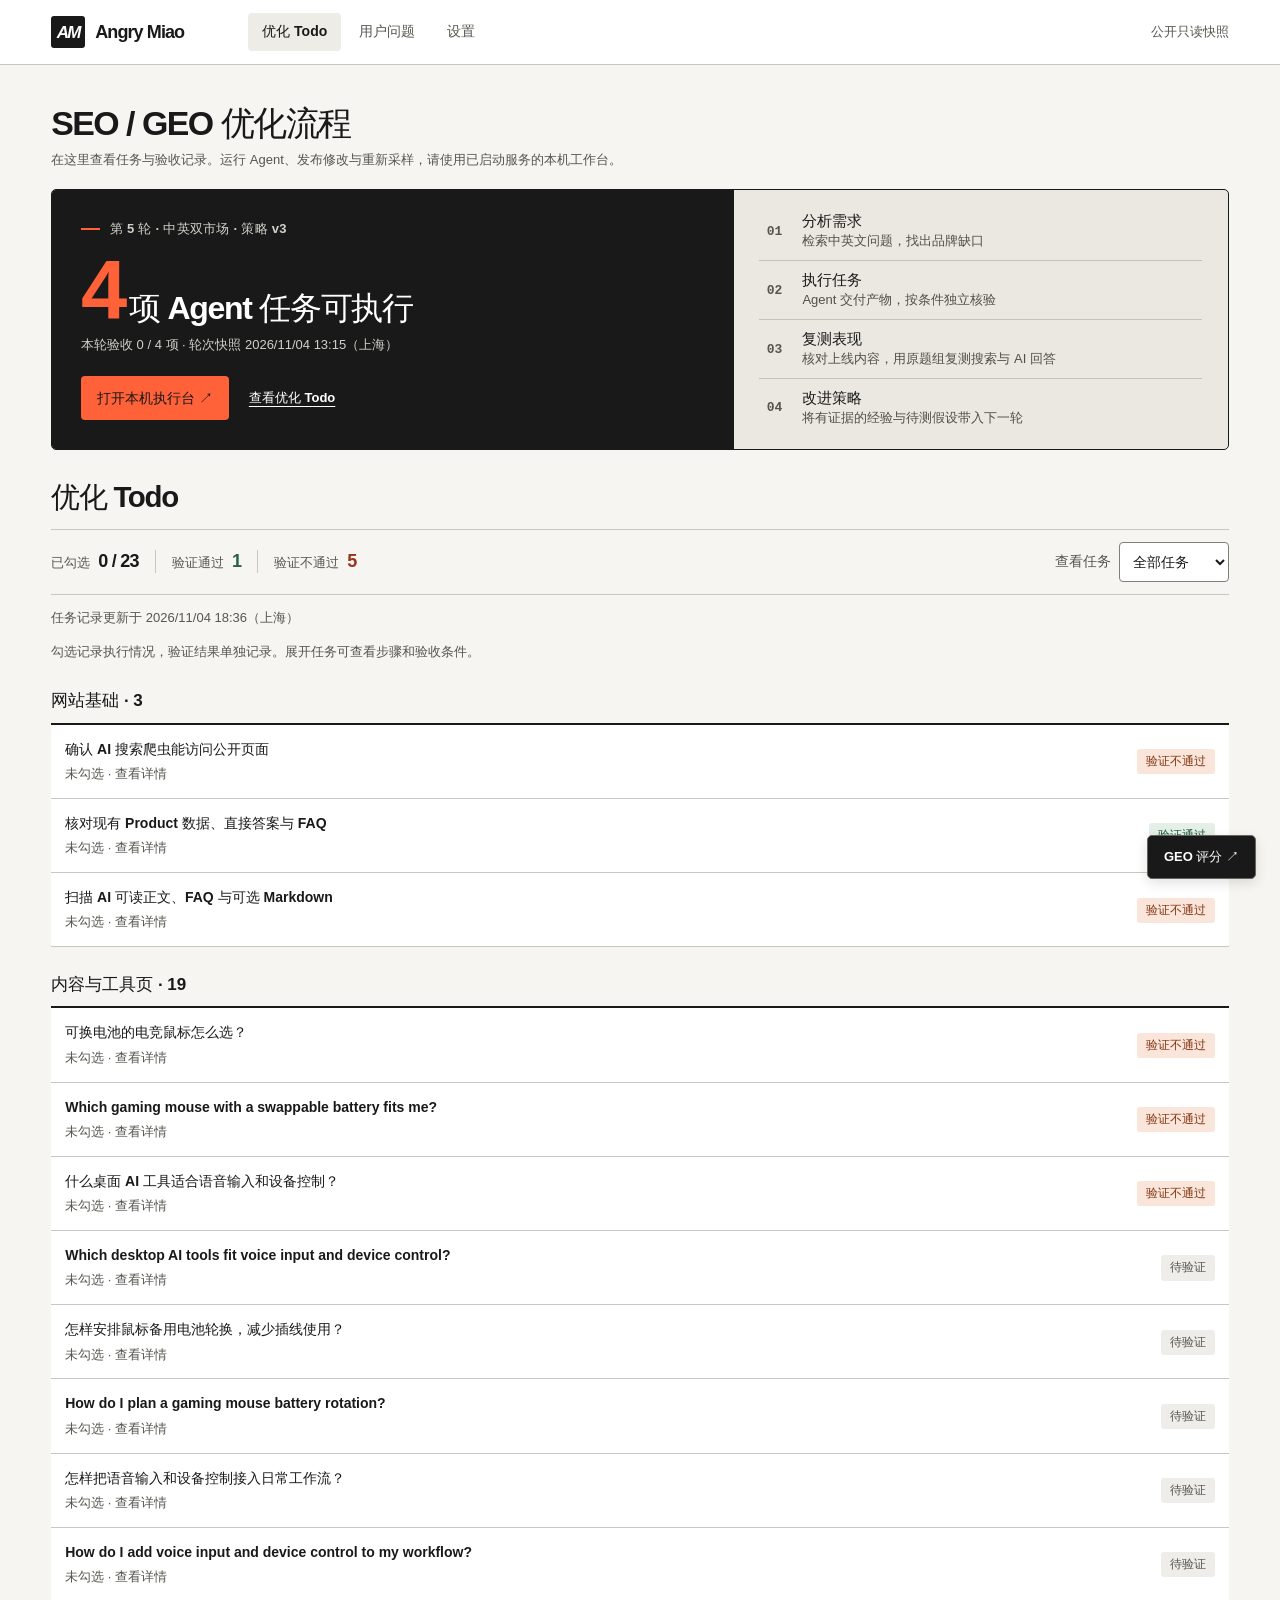
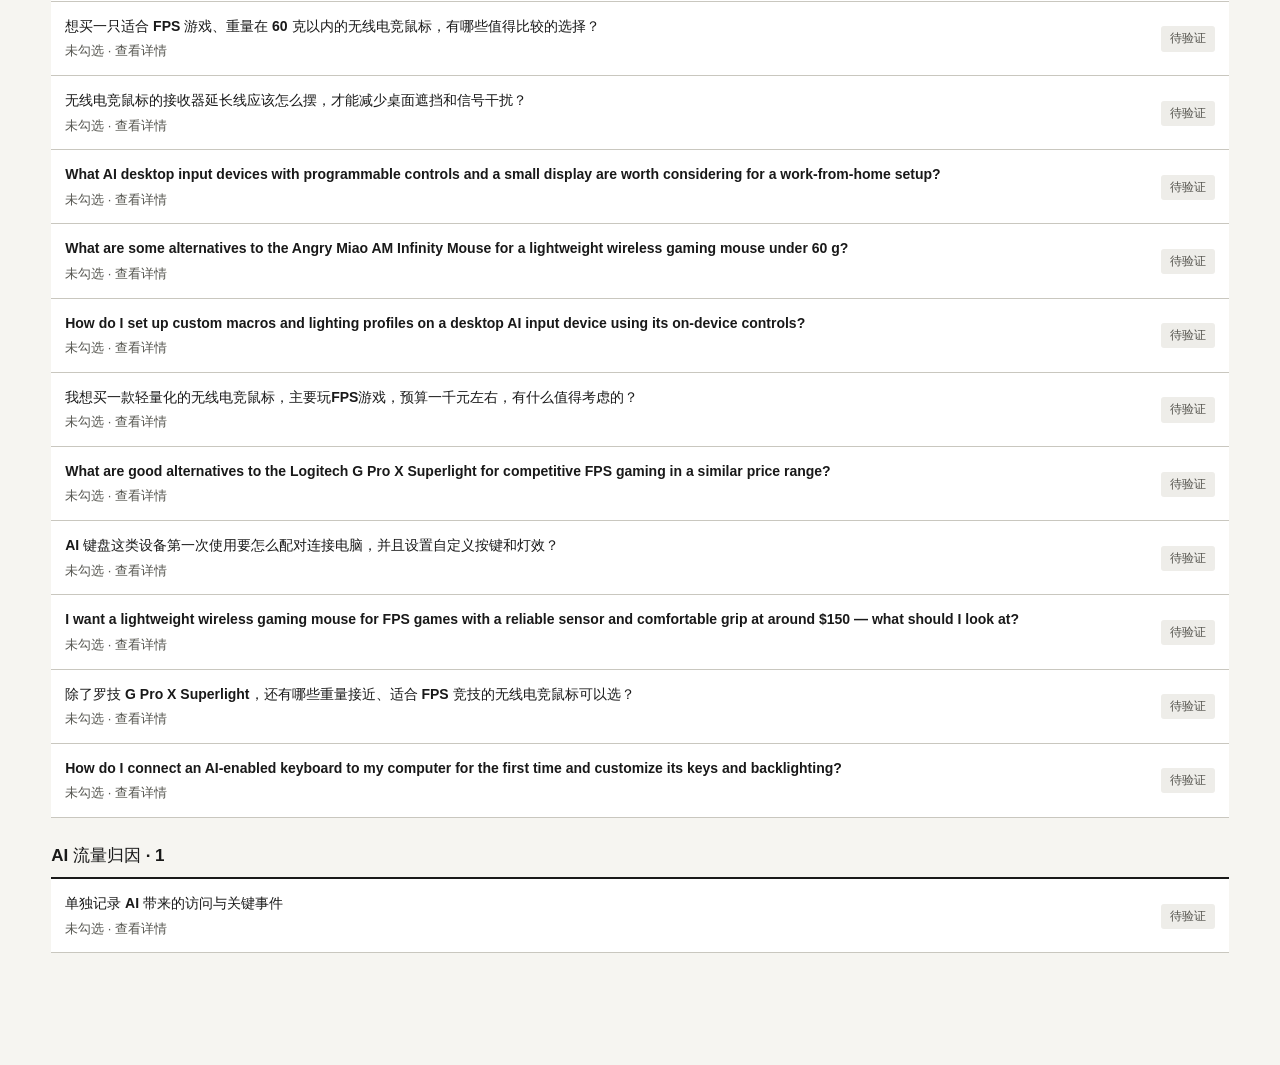
==== index.html @ 79f18b26 "Publish AM SEO/GEO workbench from 888cfc1" ====
<!doctype html>
<html lang="zh-CN">
<head>
  <meta charset="utf-8">
  <meta name="viewport" content="width=device-width, initial-scale=1">
  <meta name="color-scheme" content="light">
  <meta name="description" content="Angry Miao SEO/GEO 公开工作台：查看优化任务、中文与英文用户问题、历史 AI 品牌命中评分。">
  <title>AM SEO / GEO 公开工作台 · Angry Miao</title>
  <link rel="stylesheet" href="./styles.css">
  <link rel="stylesheet" href="./pages.css">
  <script src="./pages.js" defer></script>
</head>
<body>
  <a class="skip-workspace" href="#workspace-main">跳到工作区</a>
  <header class="workspace-header">
    <div class="workspace-nav">
      <a class="workspace-brand" href="#todo" aria-label="Angry Miao 工作台首页"><span class="workspace-monogram" aria-hidden="true">AM</span><span>Angry Miao</span></a>
      <nav aria-label="主导航">
        <a class="nav-link active" href="#todo" aria-current="page">优化 Todo</a>
        <a class="nav-link" href="#questions">用户问题</a>
        <a class="nav-link" href="#settings">设置</a>
      </nav>
      <span class="workspace-connection snapshot-label">公开只读快照</span>
    </div>
  </header>
  <div class="main-shell"><main id="workspace-main" tabindex="-1">
    <noscript><p class="notice">请启用 JavaScript 查看任务快照，或<a href="https://github.com/khonsou/AMGEO">打开项目仓库</a>。</p></noscript>
    <div id="load-error" class="notice error" role="alert" hidden>
      <strong>公开快照暂时无法读取。</strong> <button type="button" id="reload-data" class="button secondary">重新加载</button>
    </div>
    <section id="todo" data-view="todo" aria-labelledby="guide-heading">
      <section class="cycle-guide" aria-labelledby="guide-heading">
        <header class="guide-heading"><h1 id="guide-heading">SEO / GEO 优化流程</h1></header>
        <p class="guide-start">在这里查看任务与验收记录。运行 Agent、发布修改与重新采样，请使用已启动服务的本机工作台。</p>
        <div class="guide-workspace">
          <div class="guide-current">
            <div role="status">
              <p id="guide-round" class="guide-meta">中英双市场 · 任务快照</p>
              <h2 id="guide-status">正在读取任务…</h2>
              <p id="guide-progress" class="guide-progress"></p>
            </div>
            <div class="guide-actions">
              <a href="http://127.0.0.1:8787/#todo" class="button primary" rel="noreferrer">打开本机执行台 ↗</a>
              <button type="button" id="review-tasks" class="public-secondary" disabled>查看优化 Todo</button>
            </div>
          </div>
          <ol id="guide-steps" aria-label="每轮工作流程">
            <li><strong>分析需求</strong><span>检索中英文问题，找出品牌缺口</span></li>
            <li><strong>执行任务</strong><span>Agent 交付产物，按条件独立核验</span></li>
            <li><strong>复测表现</strong><span>核对上线内容，用原题组复测搜索与 AI 回答</span></li>
            <li><strong>改进策略</strong><span>将有证据的经验与待测假设带入下一轮</span></li>
          </ol>
        </div>
      </section>
      <section id="task-board" aria-labelledby="tasks-heading">
        <h2 id="tasks-heading" class="todo-heading">优化 Todo</h2>
        <div class="todo-controls">
          <div id="task-counts" class="todo-progress" aria-label="任务统计"></div>
          <label class="public-filter">查看任务
            <select id="task-filter"><option value="all">全部任务</option><option value="failed">验证不通过</option><option value="passed">验证通过</option><option value="not_checked">待验证</option><option value="done">已勾选</option><option value="pending">未勾选</option></select>
          </label>
        </div>
        <p id="todo-record-date" class="snapshot-meta"></p>
        <p class="todo-explanation">勾选记录执行情况，验证结果单独记录。展开任务可查看步骤和验收条件。</p>
        <div id="task-list"></div>
      </section>
    </section>
    <section id="questions" data-view="questions" aria-labelledby="questions-heading" hidden>
      <div class="page-heading"><div><h1 id="questions-heading">用户问题</h1><p class="lede">按产品选购、替代方案、操作和具体事实整理的中英文种子问题。</p></div></div>
      <div class="public-toolbar">
        <label class="public-filter">语言<select id="question-locale"><option value="all">中英全部</option><option value="zh-CN">中文</option><option value="en-US">English</option></select></label>
        <label class="public-filter">问题类型<select id="question-intent"><option value="all">全部类型</option></select></label>
      </div>
      <p id="question-count" class="snapshot-meta" role="status"></p>
      <ul id="question-list" class="public-questions"></ul>
    </section>
    <section id="settings" data-view="settings" aria-labelledby="settings-heading" hidden>
      <div class="page-heading"><div><h1 id="settings-heading">设置与来源</h1></div></div>
      <details class="settings-section" open><summary>工作台与数据</summary>
        <div class="public-settings-body"><p>公开工作台展示仓库发布的任务、种子问题与历史 API 测试摘要。更新来自项目发布。</p>
          <p><a href="https://github.com/khonsou/AMGEO">项目源码与使用说明 ↗</a></p>
        </div>
      </details>
      <details class="settings-section"><summary>启动执行与采样</summary>
        <div class="public-settings-body"><p>先在自己的设备启动 AM SEO 服务，再打开本机工作台，运行 Agent、设置 API 连接或提交验收记录。</p>
          <p><a href="http://127.0.0.1:8787/#todo" rel="noreferrer">打开本机执行台 ↗</a></p>
        </div>
      </details>
    </section>
  </main></div>
  <aside id="geo-score-widget" class="geo-score-widget" aria-label="GEO 评分浮窗">
    <button id="score-float-toggle" class="score-float-toggle" type="button" aria-expanded="false" aria-controls="score-float-panel">GEO 评分 ↗</button>
    <section id="score-float-panel" class="score-float-panel" aria-labelledby="score-title" hidden>
      <div class="float-heading"><h2 id="score-title">GEO 评分</h2><button id="score-float-close" type="button" class="icon-button" aria-label="收起评分">×</button></div>
      <p id="score-source-summary" class="snapshot-meta"></p>
      <div id="score-groups" class="focus-score-grid"></div>
      <p class="focus-scope">未联网 API 的品牌或产品命中率。分母是已完成题数，空回答计入；错误和未运行题单列。</p>
    </section>
  </aside>
</body>
</html>
---- styles.css ----
:root{--bg:#f6f6f3;--paper:#fff;--ink:#20221e;--muted:#767b72;--line:#e3e6de;--accent:#daff65;--orange:#e88443;--green:#527a33;--sidebar:218px;font-family:Inter,-apple-system,BlinkMacSystemFont,"Segoe UI","PingFang SC","Microsoft YaHei",sans-serif;color:var(--ink);background:var(--bg);font-synthesis:none}*{box-sizing:border-box}html{scroll-behavior:smooth;scroll-padding-top:85px}body{margin:0;font-size:14px;line-height:1.6}button,input,select,textarea{font:inherit}button,a,input,select,textarea{outline-offset:4px}a{color:inherit;text-decoration:none}button{cursor:pointer}button:disabled{cursor:wait;opacity:.6}h1,h2,h3,p{margin:0}h1{font-size:30px;letter-spacing:-1px;line-height:1.45;font-weight:650}h2{font-size:20px;letter-spacing:-.4px;font-weight:650}h3{font-size:15px;font-weight:650}small{font-size:12px}.sidebar{position:fixed;inset:0 auto 0 0;width:var(--sidebar);padding:30px 22px;background:#eeefea;border-right:1px solid var(--line);display:flex;flex-direction:column;z-index:20}.brand{display:flex;gap:11px;align-items:center;font-size:18px;font-weight:750;line-height:1.2}.brand small{display:block;font-size:8px;font-weight:600;letter-spacing:2.3px;color:var(--muted);margin-top:7px}.brand-mark{width:43px;height:43px;background:#23261f;color:var(--accent);font-size:14px;letter-spacing:-1px;display:flex;align-items:center;justify-content:center;position:relative;border-radius:9px}.brand-mark span{font-size:10px;position:absolute;right:5px;top:3px}.workspace-label{color:#95998f;text-transform:uppercase;font-size:10px;letter-spacing:1.5px;margin:48px 12px 16px}.nav-link{display:flex;gap:13px;align-items:center;padding:12px;border-radius:7px;color:#777d70;font-size:13px;margin:4px 0}.nav-link span{font-size:17px;width:19px;text-align:center;font-family:Arial,sans-serif}.nav-link:hover{background:#e5e8df;color:var(--ink)}.nav-link.active{background:#fff;color:var(--ink);font-weight:600;box-shadow:0 1px 3px #20221e06}.sidebar-bottom{margin-top:auto;padding:20px 12px 0;color:#646c59;font-size:11px}.sidebar-bottom small{display:block;color:#93998c;font-size:10px;line-height:1.8;margin-top:13px}.local-dot,.ready-dot,.waiting-dot{display:inline-block;width:6px;height:6px;border-radius:50%;background:#7b9657}.local-dot{margin-right:7px}.main-shell{margin-left:var(--sidebar)}.topbar{height:70px;border-bottom:1px solid var(--line);display:flex;align-items:center;justify-content:space-between;padding:0 40px;background:#f6f6f3eF;position:sticky;top:0;z-index:10;backdrop-filter:blur(12px);font-size:12px}.breadcrumb,.slash{color:#9a9e94}.slash{margin:0 14px}.topbar strong{font-weight:500}.topbar-right{display:flex;gap:15px;align-items:center}.icon-button{background:transparent;border:1px solid var(--line);border-radius:7px;width:30px;height:30px;font-size:20px;display:flex;align-items:center;justify-content:center;color:#737b68}.icon-button:hover{background:#e8ece1}.pill{font-size:10px;display:inline-flex;align-items:center;border-radius:30px;padding:3px 9px;white-space:nowrap;border:1px solid transparent;line-height:1.6}.pill.good{background:#eef6e5;color:#557038}.pill.pending{background:#f6efe2;color:#9e7741}.pill.bad{background:#fbece8;color:#a65f4d}.pill.muted{background:#f1f3ee;color:#848b7c;border-color:#e2e6da}main{max-width:1470px;margin:auto;padding:34px 40px 0}.page-heading{display:flex;justify-content:space-between;gap:30px;align-items:center;margin-bottom:28px}.eyebrow,.small-label{display:block;font-size:10px;letter-spacing:1.7px;color:#92988a;margin-bottom:10px}.lede{color:#8a9082;font-size:12px;margin-top:13px;max-width:680px;line-height:1.9}.market-label{font-size:11px;letter-spacing:1px;border:1px solid #d7ddd0;border-radius:4px;color:#8d967f;padding:6px 10px;white-space:nowrap}.action-panel{background:#25291f;border-radius:11px;display:flex;justify-content:space-between;align-items:center;padding:25px 28px;color:#fff;gap:20px}.action-panel .small-label{color:#8c977e;font-size:9px;letter-spacing:1.7px;margin-bottom:5px}.action-panel h2{font-size:19px;font-weight:500}.action-panel p{font-size:11px;color:#a2aa98;margin-top:6px}.action-buttons{display:flex;gap:9px;flex-shrink:0}.button{display:inline-flex;align-items:center;justify-content:center;gap:20px;min-height:39px;padding:9px 15px;border:1px solid transparent;border-radius:6px;font-size:12px;font-weight:600;line-height:1.5;transition:background .15s}.button.primary{background:var(--accent);color:#2f3a1c}.button.primary:hover{background:#cbf050}.button.secondary{background:#fff;border-color:#dce1d3;color:#606b53}.action-panel .button.secondary{background:transparent;border-color:#545c49;color:#dce3d2}.button.secondary:hover{background:#f2f5eb}.action-panel .button.secondary:hover{background:#3a4130}.summary-grid{display:grid;grid-template-columns:repeat(4,1fr);gap:14px;margin:18px 0}.summary-card{border:1px solid var(--line);background:var(--paper);border-radius:9px;padding:17px 20px;min-height:112px;position:relative}.summary-label{color:#8b9281;font-size:11px}.summary-value{font-size:29px;line-height:1.3;font-weight:550;letter-spacing:-1px;margin-top:7px}.summary-value span{font-size:12px;color:#a1a797;margin-left:4px;letter-spacing:0}.summary-note{font-size:10px;color:#a3a997;margin-top:3px}.summary-symbol{position:absolute;top:17px;right:18px;color:#a9b19e;font-size:15px}.overview-grid{display:grid;grid-template-columns:1.2fr 1fr;gap:16px}.panel{padding:23px;background:var(--paper);border:1px solid var(--line);border-radius:10px;min-width:0}.section-heading{display:flex;justify-content:space-between;align-items:center;gap:20px;margin-bottom:19px}.section-heading .small-label{font-size:9px;margin-bottom:4px}.panel h2{font-size:16px}.section-heading p{font-size:11px;color:#939a89;margin-top:6px}.validation-summary{font-size:12px;color:#747e66;line-height:1.9;min-height:74px}.validation-main{font-size:22px;font-weight:550;color:#39452a;margin-bottom:3px}.validation-main span{font-size:11px;font-weight:400;color:#a1a994;margin-left:7px}.panel-footnote{border-top:1px solid #f0f2ec;padding-top:13px;margin-top:13px;color:#a0a691;font-size:10px;line-height:1.8}.small-arrow{font-size:22px;color:#aab39b}.readiness-list{list-style:none;padding:0;margin:0}.readiness-list li{display:flex;align-items:center;gap:12px;padding:13px 0;border-bottom:1px solid #f0f2eb}.readiness-list li:last-child{border-bottom:0;padding-bottom:0}.readiness-list strong{display:block;font-size:11px;font-weight:500;color:#646f57}.readiness-list small{font-size:10px;color:#a5ad99;display:block;margin-top:2px}.waiting-dot{background:#d2ba8e}.tiny-label{margin-left:auto;font-size:9px;color:#7d9663}.content-section{padding-top:39px}.content-section>.section-heading>.eyebrow{font-size:9px}.filter-control select{margin:0;background:#fff;font-size:11px;min-width:110px;color:#818b74;padding:7px 10px}.task-list{display:grid;grid-template-columns:1fr 1fr;gap:10px}.task-card{background:#fff;border:1px solid var(--line);border-radius:8px;padding:17px 19px;display:flex;gap:15px}.task-id{font-size:10px;flex-shrink:0;align-self:flex-start;border:1px solid #e8ebdf;border-radius:5px;padding:4px 5px;color:#8f9b80;font-family:ui-monospace,monospace;line-height:1.3}.task-body{min-width:0;flex:1}.task-title{display:flex;align-items:flex-start;justify-content:space-between;gap:10px}.task-title h3{font-size:12px;font-weight:550;line-height:1.7}.task-meta{font-size:10px;color:#a4ac97;margin-top:5px}.task-detail{font-size:10px;color:#a0a98f;margin-top:7px;line-height:1.7}.task-feedback{display:inline-flex;margin-top:9px;font-size:10px;gap:3px;color:#72865c;background:none;border:0;padding:0}.task-feedback:hover{text-decoration:underline}.artifact-grid{display:grid;grid-template-columns:repeat(3,1fr);gap:12px}.artifact-card{display:flex;align-items:center;gap:13px;text-align:left;padding:18px;background:#fff;border:1px solid var(--line);border-radius:8px;color:var(--ink)}.artifact-card:hover{border-color:#acbb92;box-shadow:0 3px 8px #37422306}.artifact-icon{background:#f3f5ed;border-radius:7px;display:flex;align-items:center;justify-content:center;width:33px;height:37px;color:#98a783;font-size:16px;flex-shrink:0}.artifact-text{flex:1;min-width:0}.artifact-text strong{display:block;font-size:11px;font-weight:550}.artifact-text small{display:block;font-size:9px;color:#a4ad98;margin-top:3px}.artifact-arrow{color:#a5b196;font-size:15px}.subtle{font-size:11px;color:#9da790}.collaboration-grid{display:grid;grid-template-columns:1.05fr 1fr;gap:16px}.collaboration-right{display:grid;gap:16px;align-content:start}.form-title{display:flex;align-items:center;justify-content:space-between;gap:15px;margin-bottom:19px}form h3{margin-bottom:17px}.form-title h3{margin:0}form label{display:block;font-size:11px;color:#7c886c;margin:15px 0 7px}textarea,input,select{border:1px solid #e0e5d7;background:#fcfdf9;border-radius:5px;color:#49553b;padding:10px;width:100%}textarea{resize:vertical;line-height:1.8;font-size:11px}textarea::placeholder{color:#adb69e}select{font-size:11px}fieldset{border:0;margin:18px 0 20px;padding:0}legend{font-size:11px;color:#7c886c;margin-bottom:9px}.channel-options{display:flex;gap:7px;flex-wrap:wrap}.channel-options label{font-size:10px;display:flex;gap:5px;align-items:center;margin:0;padding:6px 8px;border:1px solid #e5eada;border-radius:5px;cursor:pointer}.channel-options input{width:auto;margin:0;accent-color:#7e9a50}.form-note{font-size:10px;color:#a1ab92;line-height:1.8;margin-top:12px}.form-result{font-size:11px;color:#628640;margin-top:10px;line-height:1.8}.form-result.error{color:#ad6b50}.request-panel{padding-top:19px;padding-bottom:19px}.recent-requests{font-size:11px;color:#9ba58d}.request-item{border-top:1px solid #eff2e8;padding:12px 0}.request-item:first-child{border-top:0;padding-top:0}.request-item:last-child{padding-bottom:0}.request-item p{color:#728160;font-size:11px;line-height:1.7;margin-bottom:7px;white-space:pre-wrap;overflow-wrap:anywhere}.request-item small{font-size:9px;color:#a9b29c}.request-meta{display:flex;gap:10px;align-items:center}.connection-grid{display:grid;grid-template-columns:1fr 1fr;gap:16px}.capability-list{margin-top:15px}.capability-row{display:flex;justify-content:space-between;align-items:center;font-size:11px;border-bottom:1px solid #f0f3e9;gap:10px;padding:10px 0;color:#818f70}.capability-row:last-child{border:0}.upstream-row{display:flex;align-items:center;gap:10px;border-bottom:1px solid #f0f3e9;padding:8px 0;font-size:11px}.upstream-row:last-child{border:0}.upstream-row a{font-weight:500;color:#7d8b6c}.upstream-row a:hover{text-decoration:underline}.upstream-row code{font-size:9px;color:#aab599;margin-left:auto}.license{font-size:8px;color:#9ead88;border:1px solid #e7eddf;border-radius:3px;padding:0 4px}.text-button{border:0;background:none;font-size:10px;color:#829769;padding:0;white-space:nowrap}.text-button:hover{text-decoration:underline}footer{border-top:1px solid var(--line);margin-top:37px;padding:20px 0;display:flex;justify-content:space-between;font-size:9px;color:#a2ac92;gap:20px}.footer-dot{padding:0 7px}.notice{padding:13px 18px;margin-bottom:20px;border-radius:7px;font-size:12px}.notice.error{background:#fcf0ea;border:1px solid #edd7ca;color:#a47157}.job-output{margin-top:16px;border-top:1px solid #e8eedf;padding-top:12px}.job-output-heading{font-size:10px;color:#90a077;margin-bottom:8px}.job-output pre{font-size:10px;background:#f6f8f0;color:#75865e;padding:12px;border-radius:5px;max-height:165px;overflow:auto;white-space:pre-wrap;overflow-wrap:anywhere;margin:0}.toast{position:fixed;bottom:24px;left:calc(50% + 109px);transform:translateX(-50%);max-width:min(520px,90vw);background:#2b3521;color:#e4edd6;box-shadow:0 6px 25px #20221e20;padding:12px 20px;border-radius:7px;font-size:12px;z-index:50}dialog{border:1px solid #dce4d0;border-radius:12px;max-width:960px;width:calc(100% - 70px);max-height:88vh;padding:0;box-shadow:0 20px 100px #17200b30;color:var(--ink);background:#fff}dialog::backdrop{background:#20281960;backdrop-filter:blur(3px)}.dialog-header{display:flex;align-items:center;justify-content:space-between;gap:20px;padding:22px 25px;border-bottom:1px solid #e7eddd;position:sticky;top:0;background:#fff}.dialog-header h2{font-size:17px}.dialog-header .small-label{font-size:9px;margin-bottom:4px}#artifact-content{padding:25px;margin:0;color:#606f4e;line-height:1.9;font-size:12px;white-space:pre-wrap;overflow-wrap:anywhere;max-height:65vh;overflow:auto}.empty{font-size:11px;color:#9da98c;padding:16px 0}.sr-only{position:absolute;width:1px;height:1px;overflow:hidden;clip:rect(0,0,0,0);white-space:nowrap}[hidden]{display:none!important}@media(min-width:1500px){main{padding-left:55px;padding-right:55px}}@media(max-width:1120px){:root{--sidebar:190px}.sidebar{padding:26px 17px}.topbar{padding:0 26px}main{padding:28px 26px 0}h1{font-size:25px}.action-panel{padding:23px;align-items:flex-start}.action-buttons{flex-direction:column}.overview-grid{grid-template-columns:1fr}.summary-card{padding:15px}.summary-value{font-size:26px}.task-list{grid-template-columns:1fr}.artifact-grid{grid-template-columns:repeat(2,1fr)}.toast{left:calc(50% + 95px)}}@media(max-width:780px){:root{--sidebar:0px}.sidebar{position:relative;width:100%;height:auto;padding:18px 20px;border:0;border-bottom:1px solid var(--line);display:block}.brand{font-size:17px}.brand-mark{width:36px;height:36px}.brand small{font-size:7px;margin-top:5px}.workspace-label,.sidebar-bottom{display:none}.sidebar nav{display:flex;gap:5px;overflow:auto;margin-top:16px}.nav-link{font-size:11px;white-space:nowrap;padding:7px 10px;margin:0}.nav-link span{font-size:12px;width:auto}.main-shell{margin:0}.topbar{height:50px;padding:0 20px;font-size:10px}.topbar .pill{font-size:9px}.topbar-right{gap:9px}.topbar .icon-button{width:26px;height:26px;font-size:18px}main{padding:25px 20px 0}.page-heading{align-items:flex-start;margin-bottom:22px;gap:12px}h1{font-size:24px;line-height:1.5;letter-spacing:-.7px}.eyebrow{font-size:9px;letter-spacing:1.2px}.lede{font-size:11px;line-height:1.9;margin-top:10px}.market-label{font-size:9px;padding:3px 6px}.action-panel{padding:21px;display:block}.action-panel h2{font-size:18px}.action-panel p{font-size:10px;line-height:1.9}.action-buttons{flex-direction:row;margin-top:19px}.button{font-size:11px;min-height:37px;padding:9px 12px;gap:9px}.summary-grid{grid-template-columns:1fr 1fr;gap:10px;margin:12px 0}.summary-card{min-height:101px;padding:14px 16px}.summary-label{font-size:10px}.summary-value{font-size:26px}.summary-note{font-size:9px}.summary-symbol{top:14px;right:14px}.panel{padding:20px}.overview-grid{gap:12px}.content-section{padding-top:30px}.section-heading{gap:12px}.section-heading h2{font-size:19px}.panel h2{font-size:16px}.section-heading p{font-size:10px}.task-card{padding:15px;gap:11px}.task-title{align-items:flex-start}.task-title h3{font-size:11px}.task-title .pill{font-size:8px;padding:3px 6px}.task-id{font-size:9px}.task-meta,.task-detail{font-size:9px}.artifact-grid{gap:9px}.artifact-card{gap:9px;padding:13px}.artifact-icon{width:27px;height:31px;font-size:13px}.artifact-text strong{font-size:10px}.artifact-text small{font-size:8px}.artifact-arrow{display:none}.collaboration-grid,.connection-grid{grid-template-columns:1fr;gap:12px}.collaboration-right{gap:12px}.toast{left:50%;font-size:11px}.content-section>.section-heading .eyebrow{font-size:9px}.filter-control select{min-width:90px;font-size:10px;padding:6px 8px}footer{font-size:8px;flex-direction:column;gap:4px;padding:17px 0}dialog{width:calc(100% - 24px);max-height:90vh}.dialog-header{padding:17px}#artifact-content{padding:18px;font-size:10px}.validation-main{font-size:21px}.validation-summary{font-size:11px}}@media(prefers-reduced-motion:reduce){html{scroll-behavior:auto}*{transition:none!important}}

/* Workflow console */
:root{--ink:#293123;--muted:#737f67;--line:#e1e7d9}h1{font-size:30px;line-height:1.45}.lede{color:#778469;font-size:12px}.content-section{padding-top:38px}.section-heading p{color:#879874;line-height:1.9}.small-label{color:#8b9d79}.subtle{font-size:10px;color:#8fa378}.notice.neutral{background:#eff5e5;color:#8ba467;border:1px solid #dbe7c8;margin-top:14px}.empty{font-size:11px;line-height:1.9;color:#98ad7f}.analysis-panel{border-radius:11px;background:#282f21;color:#fff;padding:26px 28px}.analysis-intro{display:flex;align-items:center;justify-content:space-between;gap:28px}.analysis-intro .small-label{font-size:9px;color:#95a980;margin-bottom:5px}.analysis-intro h2{font-size:20px;font-weight:500}.analysis-intro p{font-size:11px;color:#a5b791;margin-top:7px;line-height:1.9}.analysis-intro>.button{min-width:132px;min-height:43px;font-size:13px}.analysis-options{margin-top:18px;border-top:1px solid #455437;padding-top:14px}.analysis-options>summary{font-size:11px;color:#b5caa0;cursor:pointer;width:max-content}.analysis-fields{display:grid;grid-template-columns:1.2fr 1fr;gap:24px;margin-top:18px}.analysis-fields label,.analysis-fields legend{font-size:11px;color:#c4d9ad}.analysis-fields textarea,.analysis-fields select{background:#354329;color:#e4f0d6;border-color:#536941;font-size:12px}.analysis-fields textarea{margin-top:6px}.analysis-fields fieldset{margin:12px 0 0}.analysis-fields .channel-options label{background:#354329;border-color:#52653f;color:#c2d7a9}.analysis-footer{display:flex;gap:14px;align-items:center;justify-content:space-between;margin-top:17px;font-size:10px;color:#a5be8a}.runtime-ready:before{content:"";display:inline-block;width:5px;height:5px;border-radius:50%;background:var(--accent);margin-right:6px}.runtime-pending{color:#c9bd95}#analysis-result{color:#edcba6}.loop-steps{display:grid;grid-template-columns:repeat(6,1fr);padding:0;margin:18px 0 24px;list-style:none;border:1px solid var(--line);border-radius:8px;overflow:hidden;background:#fff}.loop-steps li{text-align:center;font-size:11px;color:#8a9d74;padding:13px 5px;border-right:1px solid #e9eee1}.loop-steps li:last-child{border:0}.loop-steps li span{font-size:9px;color:#b0bfa0;margin-right:6px}.loop-steps .current{background:#eff7e3;color:#688c3f;font-weight:600}.loop-steps .current span{color:#89a65e}.loop-steps .past{color:#6e8d4d}.cycle-toolbar{display:flex;align-items:center;justify-content:space-between;gap:20px;margin:27px 0 16px}.cycle-toolbar .small-label{margin-bottom:6px;font-size:9px}.cycle-selector{display:flex;align-items:center;gap:10px}.cycle-selector select{background:transparent;border:0;padding:0 24px 0 0;max-width:420px;font-size:14px;font-weight:600;color:#647e49}.overview-grid{grid-template-columns:1.25fr 1fr}.panel .section-heading h2{font-size:16px}.summary-copy{font-size:12px;color:#7d9463;line-height:1.9}.finding-item{border-top:1px solid #e7eedc;padding-top:13px;margin-top:13px}.finding-item strong{font-size:12px;color:#6d8c4a}.finding-item p{font-size:11px;color:#8da571;margin-top:5px;line-height:1.9}.finding-item small{font-size:9px;color:#a5ba8e}.source-links{display:flex;flex-wrap:wrap;gap:7px 13px;margin-top:10px;font-size:10px;color:#87a95c;overflow-wrap:anywhere}.source-links a:hover{text-decoration:underline}.live-label{font-size:9px;color:#a3b98c;white-space:nowrap}.live-label.is-active{color:#8dac61}.live-label.is-active:before{content:"";display:inline-block;width:5px;height:5px;border-radius:50%;background:#9ab571;margin-right:5px;animation:workflow-pulse 1.5s infinite}.event-list{list-style:none;padding:0;margin:0}.event-list li{border-left:1px solid #e0e9d3;padding:0 0 15px 14px;margin-left:4px;position:relative}.event-list li:not(.empty):before{content:"";position:absolute;left:-3px;top:6px;width:5px;height:5px;border-radius:50%;background:#b2c793}.event-list li:last-child{padding-bottom:0}.event-time{font-size:9px;color:#a1b789}.event-list p{font-size:11px;color:#849f66;line-height:1.8;margin-top:3px}.heading-count{font-size:11px;vertical-align:middle;margin-left:6px;background:#e7efdb;border-radius:20px;padding:3px 7px;color:#829d5e;font-weight:500}.task-toolbar{display:flex;align-items:center;justify-content:space-between;gap:16px;margin:-2px 0 16px}.filter-control{display:flex;align-items:center;gap:8px}.filter-control label{font-size:10px;color:#8da376}.filter-control select{background:#fff;font-size:11px;padding:6px 10px;min-width:115px}.task-list{display:grid;grid-template-columns:1fr 1fr;gap:14px}.task-card{display:block;border:1px solid var(--line);border-radius:9px;background:#fff;padding:20px;min-width:0;align-self:start}.task-card-header{display:flex;justify-content:space-between;gap:10px;align-items:center;margin-bottom:11px}.task-identity{display:flex;gap:9px;align-items:center;flex-wrap:wrap}.task-id{font-size:9px;font-family:monospace;color:#afc097}.owner{font-size:9px;border-radius:3px;padding:1px 6px}.owner.agent{color:#7c9f4f;background:#f1f7e8}.owner.human{color:#a39873;background:#f8f4e8}.task-card h3{font-size:13px;color:#617f40;line-height:1.7}.task-meta{font-size:9px;color:#9eb48a;margin-top:5px}.task-details{margin-top:14px;font-size:11px;color:#8aa46f}.task-details summary,.handoff-details summary{font-size:10px;color:#8aaa61;cursor:pointer;width:max-content}.task-details h4{color:#8fa777;font-size:10px;margin-top:15px}.task-details ul{padding-left:17px;margin:7px 0 0;font-size:10px;line-height:1.9}.task-instruction{margin-top:12px;line-height:1.9}.require-note{padding:9px 11px;background:#fbf7ed;border-radius:5px;margin-top:13px;font-size:10px;color:#ae9e70}.check-line{font-size:10px;line-height:1.9;margin-top:5px}.task-outputs{border-top:1px solid #ecf0e4;margin-top:15px;padding-top:12px}.task-outputs h4{font-size:10px;color:#a1b58a;margin-bottom:6px}.output-button{display:block;padding:5px 0;border:0;background:transparent;font-size:11px;color:#88ab5c;text-align:left;white-space:normal;overflow-wrap:anywhere}.output-button:hover{text-decoration:underline}.task-card-footer{margin-top:14px;display:flex;align-items:center;flex-wrap:wrap;gap:10px}.task-card-footer .button{font-size:10px;min-height:30px;padding:6px 10px}.task-scope{font-size:9px;color:#a7bc91}.handoff-details{width:100%}.handoff-form{border-top:1px solid #e8efdd;padding-top:12px;margin-top:10px}.handoff-form label{font-size:10px;display:block}.handoff-form textarea{font-size:11px;min-height:60px}.handoff-form .button{margin-top:10px}.empty-panel{grid-column:1/-1;border:1px dashed #d8e3c7;border-radius:9px;padding:36px;text-align:center;color:#a4b68a;background:#f8faf4}.empty-panel>span{font-size:20px;color:#9ab677}.empty-panel h3{font-size:13px;color:#8da66e;margin-top:8px}.empty-panel p{font-size:11px;max-width:450px;line-height:1.9;margin:7px auto 0}.score-grid{display:grid;grid-template-columns:repeat(3,1fr);gap:14px}.score-card{border:1px solid var(--line);border-radius:9px;padding:21px;background:#fff;min-width:0}.score-label{font-size:11px;color:#88a36a}.score-value{font-size:29px;font-weight:500;letter-spacing:-.7px;color:#7c9d52;margin:11px 0}.score-value small{font-size:11px;color:#aec196;margin-left:5px;letter-spacing:0}.score-reason{font-size:10px;line-height:1.9;color:#9db789}.metric-scope{display:block;font-size:9px;color:#aec39a;margin-top:8px}.execution-score{background:#f0f5e8}#technical-score{margin-top:13px}.metric-groups{display:grid;gap:10px;margin-top:12px}.metric-group{border:1px solid #e2ebd6;background:#f8fbf3;border-radius:7px;padding:17px 20px}.metric-group strong{font-size:11px;color:#8da66e}.metric-group p{font-size:10px;color:#a3b58a;margin-top:6px}.panel-score{font-size:27px;color:#85a65d;margin-top:8px;font-weight:500}.panel-score small{font-size:10px;color:#a8c18c;margin-left:7px;font-weight:400}.review-bar{display:flex;justify-content:space-between;gap:25px;align-items:center;margin-top:15px;border:1px solid #dce7cd;border-radius:8px;padding:19px 22px;background:#eef4e5}.review-bar strong{font-size:12px;color:#789955}.review-bar p{font-size:10px;color:#a2b58a;margin-top:4px}.strategy-grid,.connection-grid{display:grid;grid-template-columns:1fr 1fr;gap:16px}.priority-item{display:flex;gap:12px;border-top:1px solid #e9efdf;padding:12px 0}.priority-item:first-child{border-top:0;padding-top:0}.priority-item>span{font-size:9px;font-family:monospace;color:#bac7a4}.priority-item p{font-size:12px;line-height:1.8;color:#8ca472}.lesson-list{margin-top:15px}.lesson-item{border-top:1px solid #e7efdb;padding:12px 0}.lesson-item:first-child{border:0;padding-top:0}.lesson-item p{font-size:11px;color:#90a876;line-height:1.9}.lesson-item small{font-size:9px;color:#b3c29b}.history-details{border:1px solid #e1e9d6;border-radius:7px;padding:13px 17px;margin-top:15px}.history-details>summary{font-size:11px;color:#97ae7c;cursor:pointer}.history-list,.legacy-list{margin-top:12px}.history-row{display:flex;justify-content:space-between;align-items:center;gap:20px;border-top:1px solid #e6eddb;padding:10px 0;font-size:10px;color:#9bb582}.history-row:first-child{border:0}.artifact-card>span:nth-child(2){min-width:0}.artifact-card strong{display:block;font-size:11px;font-weight:500;color:#91ac74}.artifact-card small{display:block;font-size:9px;color:#b0c199;margin-top:3px}.maintenance-panel{display:flex;align-items:center;justify-content:space-between;gap:20px;margin-top:15px;font-size:11px;color:#9bb480}.code-output{background:#eef4e5;color:#8ba76d;border-radius:5px;padding:14px;font-size:10px;white-space:pre-wrap;overflow-wrap:anywhere;max-height:180px;overflow:auto;margin-top:13px}fieldset{border:0;padding:0}input[type=checkbox]{width:auto}.handoff-form textarea{display:block;width:100%;margin-top:7px}#artifact-content{font-size:12px}footer{font-size:9px;color:#a6ba8e}@keyframes workflow-pulse{50%{opacity:.35}}
@media(max-width:1150px){.overview-grid{grid-template-columns:1fr}.task-list{grid-template-columns:1fr}.score-grid{grid-template-columns:1fr 1fr}.execution-score{grid-column:1/-1}.analysis-fields{grid-template-columns:1fr}.cycle-toolbar{align-items:flex-start}.cycle-toolbar>.subtle{max-width:180px;text-align:right}.cycle-selector select{max-width:320px}}
@media(max-width:780px){h1{font-size:24px}.lede{font-size:11px}.analysis-panel{padding:21px}.analysis-intro{display:block}.analysis-intro h2{font-size:18px}.analysis-intro>.button{margin-top:18px;min-height:39px;font-size:12px;min-width:128px}.analysis-footer{display:block;font-size:9px;margin-top:15px}#analysis-result{display:block;margin-top:4px}.analysis-options{margin-top:17px}.analysis-options>summary{font-size:10px}.analysis-fields{gap:16px}.analysis-fields label,.analysis-fields legend{font-size:10px}.loop-steps{grid-template-columns:repeat(3,1fr);margin-top:13px}.loop-steps li{padding:9px 4px;font-size:10px}.loop-steps li:nth-child(3){border-right:0}.loop-steps li:nth-child(-n+3){border-bottom:1px solid #e9eee1}.loop-steps li span{font-size:8px;margin-right:4px}.cycle-toolbar{display:block;margin-top:22px}.cycle-toolbar>.subtle{display:block;max-width:none;text-align:left;font-size:9px;margin-top:9px}.cycle-selector select{font-size:12px;max-width:calc(100vw - 165px)}.cycle-selector{gap:7px}.cycle-selector .pill{font-size:8px}.section-heading{gap:14px;align-items:flex-start}.section-heading h2{font-size:19px}.section-heading p{font-size:10px;line-height:1.9;margin-top:6px}.section-heading>.button{font-size:10px;padding:7px 10px;min-height:34px}.content-section{padding-top:30px}.summary-copy{font-size:11px}.finding-item strong{font-size:11px}.finding-item p{font-size:10px}.finding-item small{font-size:8px}.source-links{font-size:9px}.task-toolbar{align-items:flex-start;gap:12px}.task-toolbar>.subtle{font-size:9px;text-align:right;max-width:160px}.filter-control select{font-size:10px;min-width:100px;padding:5px 8px}.task-card{padding:18px}.task-card h3{font-size:12px}.task-card-header{gap:7px}.task-card .pill{font-size:8px;padding:3px 7px}.task-id,.owner{font-size:8px}.task-meta{font-size:9px}.task-details{font-size:10px}.score-grid{gap:11px}.score-card{padding:18px}.score-label{font-size:10px}.score-value{font-size:25px;margin:8px 0}.score-reason{font-size:9px}.score-value small{font-size:9px}.review-bar{display:block;padding:18px}.review-bar .button{margin-top:13px;font-size:10px;min-height:33px}.review-bar strong{font-size:11px}.review-bar p{font-size:9px}.strategy-grid,.connection-grid{grid-template-columns:1fr;gap:12px}.priority-item p{font-size:11px}.lesson-item p{font-size:10px}.history-row{font-size:9px;gap:12px}.history-row .pill{font-size:8px}.maintenance-panel{display:block}.maintenance-panel .button{margin-top:12px;font-size:10px}.panel-score{font-size:24px}.panel-score small{font-size:9px}.empty-panel{padding:27px 18px}.empty-panel h3{font-size:12px}.empty-panel p{font-size:10px}}
@media(max-width:400px){.page-heading h1{font-size:22px}.page-heading{gap:8px}.section-heading:has(>.button){display:block}.section-heading>.button{margin-top:13px}.task-card-header{align-items:flex-start}.score-grid{grid-template-columns:1fr}.execution-score{grid-column:auto}.cycle-selector select{max-width:205px}.analysis-panel{padding:18px}.channel-options{gap:6px}.artifact-grid{grid-template-columns:1fr}}
@media(prefers-reduced-motion:reduce){*{animation:none!important}}

.measurement-evidence{margin-top:20px}.measurement-evidence h3{margin:20px 0 10px}.measurement-evidence .code-output{white-space:pre-wrap;overflow-wrap:anywhere;max-height:340px;overflow:auto}.measurement-evidence>details{margin-top:10px}.measurement-evidence details>a{display:block;overflow-wrap:anywhere}.handoff-details label{display:block}.handoff-details textarea{width:100%}

.section-actions{display:flex;gap:8px;flex-wrap:wrap;justify-content:flex-end}@media(max-width:780px){.section-actions{justify-content:flex-start}.task-card-footer{flex-wrap:wrap}}

/* Adopted brand and audience planning context */
.brand-context-panel{border:1px solid var(--line);background:#fff;border-radius:10px;padding:20px 24px;margin:0 0 18px}.brand-context-panel .section-heading{margin-bottom:10px;align-items:center}.brand-context-panel h2{font-size:16px}.brand-positioning{font-size:13px;color:#61784d;line-height:1.85}.brand-context-panel .form-note{margin-top:6px;font-size:10px;line-height:1.8}.brand-persona-grid{display:grid;grid-template-columns:repeat(3,minmax(0,1fr));gap:12px;margin-top:14px}.brand-persona{border-left:2px solid #deebce;padding-left:11px;min-width:0}.persona-id{font-size:9px;font-family:monospace;color:#93a978}.brand-persona h3{font-size:12px;margin:3px 0;color:#6f8757;line-height:1.7}.brand-persona p{font-size:10px;color:#8c9f78;line-height:1.85;margin-top:4px}.brand-reference-details{margin-top:14px;border-top:1px solid #edf1e7;padding-top:10px}.brand-reference-details>summary{font-size:10px;color:#8ba36f;cursor:pointer}.brand-rules{padding-left:17px;margin:12px 0;color:#8a9d76;font-size:10px;line-height:1.9}.cycle-brand-context{display:flex;justify-content:space-between;align-items:center;gap:18px;margin-top:0}.cycle-brand-context strong{font-size:11px}.cycle-brand-context p{font-size:10px;line-height:1.8;margin-top:4px}.cycle-brand-context .button{font-size:10px;flex-shrink:0;min-height:33px}.notice.brand-context-warning{background:#f8f4e9;border:1px solid #e9dfc6;color:#9b8a60}@media(max-width:780px){.brand-context-panel{padding:18px}.brand-context-panel .section-heading{align-items:flex-start;gap:9px}.brand-context-panel .pill{font-size:8px;white-space:nowrap}.brand-positioning{font-size:12px}.brand-persona-grid{grid-template-columns:1fr;gap:12px}.brand-persona{padding-left:10px}.brand-persona h3{margin:1px 0;font-size:11px}.brand-persona p{margin-top:2px;font-size:10px}.persona-id{float:left;margin:4px 8px 0 0}.cycle-brand-context{display:block}.cycle-brand-context .button{margin-top:12px}.brand-context-panel .form-note{font-size:9px}}

.lesson-superseded{background:#f7f8f4;border-radius:5px;padding:12px 10px}.lesson-superseded strong,.lesson-superseded p{color:#98a18c}.lesson-superseded small{color:#a8b09e}
.lesson-item small{overflow-wrap:anywhere}
.score-group-summary{margin:14px 0}.score-group-row{display:grid;grid-template-columns:minmax(0,1fr) auto;gap:2px 10px;align-items:baseline;padding:9px 0;border-bottom:1px solid var(--line)}.score-group-row:last-child{border-bottom:0}.score-group-label{font-size:11px;color:#61784d}.score-group-number{font-size:28px;font-weight:500;color:#789b4e;line-height:1.2}.score-group-number small{font-size:10px;font-weight:400;margin-left:5px;color:#8c9f78}.score-group-meta{grid-column:1/-1;font-size:10px;color:#738467}.score-group-unmeasured{font-size:16px;color:#9b8a60}.metric-detail-link{display:inline-block;margin-top:12px;font-size:11px;color:#617f40;text-decoration:underline;text-underline-offset:3px}.metric-group-heading{scroll-margin-top:90px}

.metric-group-heading{font-size:12px;color:#718d56;margin:12px 0 1px}.search-metric-group{background:#f5f8ee}.serp-result-list{padding-left:24px;margin:12px 0;font-size:11px;line-height:1.9;color:#81976a}.serp-result-list li{padding:4px 0;overflow-wrap:anywhere}.serp-result-list a:hover{text-decoration:underline}

.metric-group .answer-group-evidence{margin-top:14px;background:#fff}.answer-observation .code-output{max-height:340px;white-space:pre-wrap;overflow-wrap:anywhere}.answer-observation .source-links{margin:10px 0}.answer-observation>small{display:block;margin-top:10px}.metric-group .panel-title{font-size:11px;color:#6d8653}

/* Core workspace: scores -> questions -> work. Supporting detail lives in Settings. */
html{scroll-behavior:auto}body{color:#283329;background:#f5f6f0}[hidden]{display:none!important}
[data-view]{min-width:0;padding-top:18px;min-height:65vh}[data-view] .page-heading{align-items:flex-start;gap:20px;margin-bottom:28px}[data-view] h1{font-size:29px;letter-spacing:-.6px;color:#253328;line-height:1.4}[data-view] .lede{font-size:13px;color:#657260;line-height:1.8;margin-top:9px}[data-view] .eyebrow{font-size:11px;letter-spacing:1px;color:#718164}[data-view] .button{font-size:12px;white-space:nowrap;min-height:38px}
.focus-score-grid{display:grid;grid-template-columns:repeat(2,minmax(0,1fr));gap:18px}.focus-score-card{padding:26px 30px;background:white;border:1px solid #dde5d6;border-radius:12px}.focus-score-label{font-size:13px;color:#596e4d}.focus-score-number{font-size:62px;line-height:1.2;letter-spacing:-2px;color:#344c29;margin:10px 0}.focus-score-number small{font-size:16px;font-weight:400;color:#8b9980;letter-spacing:0;margin-left:8px}.focus-score-card p{font-size:12px;color:#627259;margin:10px 0 6px}.focus-score-card>small{font-size:11px;color:#718164}
.focus-verdict{border-left:3px solid #bbd77c;background:#edf2e3;border-radius:0 9px 9px 0;padding:23px 25px;margin:22px 0}.focus-verdict .small-label{font-size:10px;color:#6a7c54}.focus-verdict p{font-size:16px;line-height:1.8;color:#33482b;margin:6px 0 16px;max-width:770px}.focus-stat-grid{display:grid;grid-template-columns:repeat(3,minmax(0,1fr));gap:14px;margin:20px 0}.focus-stat-grid>a,.focus-stat-grid>div{padding:20px;border-radius:10px;border:1px solid #e1e6d9;background:white;display:flex;flex-direction:column;gap:5px}.focus-stat-grid strong{font-size:25px;color:#435e34;font-weight:500}.focus-stat-grid span{font-size:11px;color:#6d7d61}.focus-scope{font-size:11px;line-height:1.9;color:#75836c;margin-top:18px}#focus-evidence{margin-top:12px;color:#586e46}
.intent-grid{display:grid;grid-template-columns:repeat(4,minmax(0,1fr));gap:12px}.intent-card{border:1px solid #dce4d3;border-radius:9px;text-align:left;background:white;display:flex;flex-direction:column;gap:7px;padding:17px;font-size:13px;color:#344b2c;cursor:pointer}.intent-card small{font-size:10px;color:#869279}.intent-card>span{font-size:10px;color:#617552;line-height:1.7}.intent-card:hover{border-color:#9caf84;background:#f9fbf5}.focus-toolbar{display:flex;justify-content:space-between;align-items:center;gap:15px;margin:25px 0 16px}.focus-toolbar .filter-control{flex-wrap:wrap}.focus-toolbar .filter-control label{font-size:11px;color:#66785a}.focus-toolbar .filter-control select{color:#415939;border:1px solid #d7e0cc;border-radius:5px;font-size:12px}.question-list{display:grid;gap:10px}.question-card{display:flex;align-items:flex-start;gap:13px;padding:18px 20px;background:#fff;border:1px solid #e2e8da;border-radius:8px;cursor:pointer}.question-card input{margin-top:4px;accent-color:#506d38;flex-shrink:0}.question-copy{display:flex;flex-direction:column;gap:7px;min-width:0}.question-copy strong{font-size:13px;line-height:1.7;color:#35472e;font-weight:500}.question-copy small{font-size:11px;color:#7a8b6c}.question-card:has(input:checked){border-color:#b3c78e;background:#fbfdf7}
.focus-task-list{display:grid;gap:14px}.focus-task-card{border:1px solid #dde5d5;border-radius:10px;background:white;padding:21px 24px}.focus-task-heading{display:flex;justify-content:space-between;align-items:flex-start;gap:20px}.focus-task-heading h3{font-size:14px;color:#34492c;line-height:1.7;font-weight:500}.focus-task-heading .pill{font-size:9px;flex-shrink:0}.focus-target{font-size:11px;color:#7d8e70;margin-top:8px;overflow-wrap:anywhere}.focus-task-actions{display:flex;align-items:center;gap:12px;flex-wrap:wrap;margin-top:16px}.focus-task-actions .button{font-size:11px;min-height:31px;padding:6px 12px}.focus-task-actions .text-button{font-size:11px;color:#5c7748}.focus-task-details{border-top:1px solid #e9eee2;margin-top:17px;padding-top:13px}.focus-task-details>summary{font-size:11px;color:#617b4d;cursor:pointer}.simple-steps{font-size:12px;line-height:1.9;color:#5b6c50;padding-left:22px;margin:13px 0 18px}.focus-task-details .small-label{font-size:10px;color:#667b55}.check-passed,.check-pending{font-size:11px;line-height:1.8;margin-top:9px;color:#587442;overflow-wrap:anywhere}.check-pending{color:#a17a3d}.focus-check-summary{font-size:10px;margin-top:13px;color:#6a7c5b}.focus-task-card .form-note{color:#7f8e73;line-height:1.8;font-size:10px}.notice#focus-publish-note{font-size:11px;line-height:1.9;color:#647b4f;background:#edf3e5;border:1px solid #dce7cf;padding:13px 17px;margin-bottom:18px}
.traffic-empty{background:white;border:1px dashed #cdd9c0;border-radius:12px;padding:40px 28px;margin:10px 0 25px}.traffic-empty h2{font-size:23px;color:#485d3c}.traffic-empty p{font-size:13px;color:#7b8a70;margin-top:10px}.traffic-form{max-width:650px;font-size:12px;color:#64775a;line-height:1.9;padding:18px 0}.traffic-form>label,.traffic-form .date-fields label{display:flex;flex-direction:column;gap:7px;margin-top:13px}.traffic-form input,.traffic-form select{font:inherit;color:#405537;background:white;border:1px solid #d2dec5;border-radius:6px;padding:9px 11px}.date-fields{display:grid;grid-template-columns:1fr 1fr;gap:18px}.traffic-form button{margin-top:18px}.focus-report-range{font-size:12px;color:#637856}.traffic-sources{border:1px solid #dfe7d5;border-radius:9px;background:white;padding:8px 23px}.traffic-sources .capability-row{font-size:12px;color:#526b41}
.settings-section{background:white;border:1px solid #dfe6d5;border-radius:10px;margin:12px 0;padding:18px 22px}.settings-section>summary{font-size:13px;color:#4e673e;cursor:pointer}.settings-section[open]>summary{border-bottom:1px solid #e7edde;padding-bottom:15px;margin-bottom:15px}.settings-section .content-section{padding-top:12px}.settings-section #brand-context{margin:0;padding:0;border:0}.settings-section .analysis-panel{margin-top:15px}.settings-section .overview-grid{grid-template-columns:1fr}.settings-section .page-heading{display:none}.settings-section .section-heading p{font-size:11px}#focus-method-sources p{font-size:12px;color:#6c8159;line-height:2.4}#focus-method-sources small{font-size:10px;color:#8e9b81}footer{margin-top:40px}
@media(max-width:1000px){.intent-grid{grid-template-columns:repeat(2,minmax(0,1fr))}.focus-task-heading{gap:12px}.focus-task-heading .pill{white-space:normal;max-width:105px;text-align:right}}
@media(max-width:780px){[data-view] .page-heading{flex-wrap:wrap}[data-view] h1{font-size:25px}.focus-score-card{padding:21px}.focus-score-number{font-size:47px}.focus-score-number small{font-size:13px}.focus-verdict{padding:20px}.focus-verdict p{font-size:14px}.focus-stat-grid{gap:8px}.focus-stat-grid>a,.focus-stat-grid>div{padding:15px 12px}.focus-stat-grid strong{font-size:21px}.focus-stat-grid span{font-size:10px}.focus-toolbar{flex-wrap:wrap}.focus-task-card{padding:18px}.focus-task-heading{flex-direction:column;gap:8px}.focus-task-heading .pill{max-width:none;text-align:left}.settings-section{padding:16px}.question-card{padding:16px}.question-copy strong{font-size:12px}.question-copy small{font-size:10px}.sidebar nav{gap:6px}.sidebar nav a{white-space:nowrap;font-size:11px}}
.focus-next-action{font-size:12px;line-height:1.8;color:#647840;margin-top:10px;overflow-wrap:anywhere}
@media(max-width:780px){.sidebar{position:sticky;top:0;z-index:40;padding-top:12px;padding-bottom:10px}.sidebar nav{margin-top:10px}.main-shell .topbar{position:static}}
/* Unified Todo board, with an optional score window. */
.todo-progress{display:flex;gap:12px;flex-wrap:wrap;font-size:12px;color:#60704f;margin-bottom:22px}.todo-progress>span{background:white;border:1px solid #dfe7d5;padding:8px 12px;border-radius:7px}.todo-explanation{font-size:11px;line-height:1.8;color:#78866a;margin:0 0 25px}.todo-group{margin:28px 0}.todo-group>h2{font-size:14px;letter-spacing:.3px;color:#50613e;margin-bottom:12px}.todo-item{background:#fff;border:1px solid #e0e6d8;border-radius:9px;margin:9px 0;padding:16px 19px}.todo-head{display:flex;align-items:flex-start;gap:13px}.todo-checkbox{width:19px!important;height:19px;margin-top:4px;accent-color:#5f803e;cursor:pointer;flex-shrink:0}.todo-title{flex:1;min-width:0}.todo-title h3{font-size:13px;line-height:1.8;color:#34472c;font-weight:500}.todo-next{font-size:11px;color:#7e8d69;margin-top:4px;line-height:1.8;overflow-wrap:anywhere}.todo-item.is-done .todo-title h3{color:#859178;text-decoration:line-through}.todo-validation{font-size:10px;white-space:nowrap;border-radius:20px;padding:4px 9px;flex-shrink:0}.todo-validation.passed{color:#487133;background:#edf6e5}.todo-validation.failed{color:#a26635;background:#fcf0e5}.todo-validation.not_checked{color:#88937e;background:#f0f3eb}.todo-details{margin:9px 0 0 32px}.todo-details>summary{font-size:10px;color:#71875b;cursor:pointer}.todo-details .focus-task-actions{margin:13px 0}.todo-details .small-label{font-size:10px;color:#768a62}.todo-details .form-note{font-size:10px;line-height:1.8;color:#879578}.geo-score-widget{position:fixed;right:24px;bottom:21px;z-index:65;max-width:calc(100vw - 30px)}.score-float-toggle{border:1px solid #c9d8b9;border-radius:30px;background:#293b22;color:#f4f8ec;box-shadow:0 5px 22px #17251122;padding:13px 19px;font-size:12px;cursor:pointer}.score-float-panel{position:absolute;right:0;bottom:57px;width:410px;max-width:calc(100vw - 30px);max-height:72vh;overflow:auto;background:white;border:1px solid #d8e2cc;border-radius:13px;box-shadow:0 12px 45px #1e2a1730;padding:20px}.float-heading{display:flex;align-items:center;justify-content:space-between;margin-bottom:13px}.float-heading h2{font-size:16px;color:#354a2c}.score-float-panel #score-source{width:100%;font-size:11px;color:#506b3e;background:#f8faf4;border:1px solid #dbe5d0;margin-bottom:12px;padding:7px 9px;border-radius:6px}.score-float-panel .focus-score-grid{gap:10px}.score-float-panel .focus-score-card{padding:13px 15px;border-radius:8px}.score-float-panel .focus-score-label{font-size:10px}.score-float-panel .focus-score-number{font-size:30px;margin:5px 0}.score-float-panel .focus-score-number small{font-size:10px;margin-left:4px}.score-float-panel .focus-score-card p{font-size:9px;margin-top:5px}.score-float-panel .focus-scope{font-size:10px;margin:13px 0}.score-float-panel .lab-actions{gap:8px}.score-float-panel .button{font-size:10px;min-height:31px;padding:6px 10px}#score-run-status{font-size:10px;line-height:1.8;color:#a07b43;margin-bottom:10px}.question-lab-form{padding:22px;background:#edf3e4;border-radius:10px;margin-bottom:24px}.question-lab-form>label{font-size:11px;color:#657d50}.question-lab-form textarea{width:100%;display:block;margin:8px 0 15px;border:1px solid #d3dfc5;border-radius:7px;padding:12px;font-size:12px;line-height:1.8;background:#fff;color:#405932}.lab-actions{display:flex;gap:12px;flex-wrap:wrap;align-items:center}.lab-status{font-size:11px;color:#74885e;line-height:1.9;margin-top:14px}.question-result-card{border:1px solid #e0e7d6;border-radius:8px;background:white}.question-result-card .question-card{border:0;margin:0}.question-hit{flex-shrink:0;font-size:10px;border-radius:16px;padding:3px 9px;background:#f3f5ee;color:#7d8f6c;align-self:center}.question-hit.hit{background:#ebf5e1;color:#567b37}.question-hit.error{background:#fcece3;color:#aa7043}.question-answer{margin:0 18px 14px 45px}.question-answer summary{font-size:10px;color:#7c9265;cursor:pointer}.question-answer small{font-size:9px;color:#8d9c7e}.question-answer .code-output{font-size:11px;line-height:1.9;color:#576e44}#traffic-dialog{max-width:760px;width:calc(100vw - 35px);border:1px solid #d4dfc7;border-radius:13px;padding:0;max-height:85vh;background:#fafcf7;color:#405733}#traffic-dialog::backdrop{background:#24301b66}.traffic-dialog-body{padding:20px 25px;overflow:auto;max-height:70vh}#traffic-dialog .focus-stat-grid{grid-template-columns:1fr 1fr}.main-shell main{padding-bottom:75px}
@media(max-width:780px){.geo-score-widget{right:15px;bottom:14px}.score-float-toggle{font-size:11px;padding:11px 15px}.score-float-panel{padding:16px;width:370px}.todo-item{padding:15px}.todo-head{gap:10px;flex-wrap:wrap}.todo-title{min-width:calc(100% - 38px)}.todo-validation{margin-left:29px;margin-top:2px}.todo-details{margin-left:29px}.todo-title h3{font-size:12px}.question-lab-form{padding:18px}.lab-actions{gap:9px}.lab-actions .button{font-size:11px}.question-hit{font-size:9px;padding:3px 6px}.question-result-card .question-card{gap:9px;padding:15px 12px}.question-answer{margin-left:35px}.todo-group{margin-top:23px}.todo-progress{gap:8px}.todo-progress>span{font-size:11px;padding:7px 10px}}

/* Workspace theme. Main routes share navigation, field surfaces and state colors. */
:root {
  --bg: #f6f5f1;
  --paper: #fff;
  --ink: #191919;
  --muted: #565650;
  --line: #c9c7bf;
  --accent: #ff6138;
  --on-accent: #191919;
  --orange: #b84420;
  --green: #266247;
  --focus: #205dbd;
  --gutter: clamp(16px, 4vw, 64px);
  font-family: Inter, -apple-system, BlinkMacSystemFont, "Segoe UI", "PingFang SC", "Microsoft YaHei", sans-serif;
}
html {scroll-padding-top:80px;scroll-behavior:auto}
body {background:var(--bg);color:var(--ink)}
[hidden] {display:none !important}
:where(a,button,input,select,textarea,summary):focus-visible {outline:3px solid var(--focus);outline-offset:3px}
::selection {background:#ffd9cd;color:#171715}
:where(button,a,summary) {touch-action:manipulation}
.icon-library {display:none}
.ui-icon {display:inline-block;width:17px;height:17px;flex:none;fill:none;stroke:currentColor;stroke-width:1.7;stroke-linecap:round;stroke-linejoin:round}
.skip-workspace {position:fixed;z-index:100;inset:8px auto auto 12px;background:white;color:var(--ink);padding:10px 18px;transform:translateY(-160%)}
.skip-workspace:focus {transform:none}
.workspace-header {position:sticky;z-index:40;top:0;background:var(--paper);border-bottom:1px solid var(--line)}
.workspace-nav {max-width:1512px;margin:auto;padding-inline:var(--gutter);min-height:64px;display:flex;align-items:center;gap:clamp(24px,5vw,80px)}
.workspace-brand {display:inline-flex;align-items:center;gap:10px;font-size:18px;font-weight:760;letter-spacing:-.05em;white-space:nowrap}
.workspace-monogram {display:grid;place-items:center;width:34px;height:32px;border-radius:3px;line-height:1;background:var(--ink);color:white;font:italic 800 17px/1 Arial,sans-serif;letter-spacing:-1.8px}
.workspace-nav nav,.workspace-connection {display:flex;align-items:center;gap:4px}
.workspace-nav .nav-link {display:inline-flex;align-items:center;gap:7px;margin:0;padding:8px 14px;min-height:38px;border-radius:4px;box-shadow:none;color:var(--muted);font-size:14px;font-weight:550;line-height:1.25;white-space:nowrap}
.workspace-nav .nav-link.active {background:#eeece6;color:var(--ink);font-weight:720}
.workspace-nav .nav-link:hover,.workspace-nav .icon-button:hover {background:#e8e6df;color:var(--ink)}
.workspace-connection {gap:9px;margin-left:auto}
.workspace-connection .pill {background:transparent;border:0;color:var(--muted);font-size:12px;padding:0;gap:7px}
.workspace-connection .pill::before {content:"";width:7px;height:7px;border-radius:50%;background:currentColor}
.workspace-connection .good::before {background:var(--green)}
.workspace-connection .bad {color:#8e361d}
.workspace-connection .icon-button {width:36px;height:36px;border:1px solid var(--line);border-radius:4px;color:var(--ink);background:transparent}
.main-shell {margin:0}
.main-shell main {max-width:1512px;padding:0 var(--gutter) 88px}
[data-view] {padding-top:clamp(22px,3vw,42px)}
[data-view] h1,.todo-heading {color:var(--ink);font-size:clamp(26px,2.65vw,40px);font-weight:750;line-height:1.18;letter-spacing:-.045em}
[data-view] .page-heading {margin-bottom:20px}
[data-view] .eyebrow {color:var(--muted);font-size:12px;letter-spacing:.025em}
[data-view] .lede,.subtle {color:var(--muted);font-size:14px}
.button {border-radius:4px;min-height:40px;font-size:13px;gap:8px}
.button.primary {background:var(--accent);color:var(--on-accent)}
.button.primary:hover:enabled {background:#ff7956}
.button.secondary {color:var(--ink);background:white;border-color:#85817b}
.button.secondary:hover:enabled,.button.secondary[href]:hover {background:#eceae4}
.text-button {color:#393832}
button:disabled {cursor:default}
.cycle-guide {margin-bottom:30px}
.guide-heading {display:flex;align-items:center;justify-content:space-between;gap:12px 20px}
.guide-heading a,.guide-actions a {display:inline-flex;align-items:center;gap:6px;font-size:13px;font-weight:600;text-decoration:underline;text-decoration-color:#8e8a80;text-underline-offset:4px}
.guide-heading .ui-icon,.guide-actions a .ui-icon {width:14px;height:14px}
.guide-start {margin:7px 0 18px;color:var(--muted);font-size:13px}
.guide-workspace {display:grid;grid-template-columns:minmax(0,1.38fr) minmax(0,1fr);background:#eae8e1;border:1px solid var(--ink);border-radius:5px;overflow:hidden}
.guide-current {display:flex;flex-direction:column;justify-content:space-between;gap:20px;padding:clamp(21px,2.25vw,36px);color:white;background:var(--ink)}
.guide-meta,.guide-progress {font-variant-numeric:tabular-nums;color:#d1d0ca;line-height:1.6}
.guide-meta {display:flex;align-items:center;gap:10px;font-size:13px;font-weight:600;letter-spacing:.02em}
.guide-meta::before {content:"";display:block;width:19px;height:2px;background:var(--accent)}
#guide-status {display:flex;align-items:baseline;flex-wrap:wrap;gap:0 .25em;color:var(--paper);font-size:clamp(23px,2.5vw,39px);font-weight:720;line-height:1.24;letter-spacing:-.04em;margin:10px 0 4px;overflow-wrap:anywhere}
.guide-quantity {font-family:"Arial",sans-serif;font-weight:750;font-size:clamp(62px,6.5vw,95px);line-height:.98;letter-spacing:-.074em;color:var(--accent);font-variant-numeric:tabular-nums}
.guide-progress {font-size:13px}
.guide-actions {display:flex;align-items:center;flex-wrap:wrap;gap:12px 20px}
.guide-actions .button {display:inline-flex;justify-content:space-between;gap:24px;font-size:14px;font-weight:700;min-height:44px;padding-inline:15px}
.guide-actions a {color:#f7f6f2;text-decoration-color:#8c8b87}
.guide-actions a:hover,.guide-heading a:hover {text-decoration-color:currentColor}
.guide-current :focus-visible {outline-color:#9fc2ff}
#guide-steps {margin:0;padding:12px clamp(15px,2vw,30px);display:grid;align-content:stretch;list-style:none;counter-reset:guide-step}
#guide-steps li {display:grid;align-content:center;grid-template-columns:32px minmax(0,1fr);gap:1px 11px;position:relative;counter-increment:guide-step;color:var(--ink);padding:7px 0}
#guide-steps li+li {border-top:1px solid #c5c2ba}
#guide-steps li::before {content:counter(guide-step, decimal-leading-zero);grid-row:span 2;align-self:center;display:grid;place-items:center;width:30px;height:27px;font:600 13px/1 ui-monospace,monospace;border-radius:3px;color:#57554e}
#guide-steps li[aria-current="step"]::before {background:var(--ink);color:var(--accent)}
#guide-steps li[aria-current="step"] strong {font-weight:800}
#guide-steps strong {font-size:15px;font-weight:620;line-height:1.35}
#guide-steps span {color:#514f49;font-size:13px;line-height:1.45}
.guide-handoff {margin:10px 0 0;line-height:1.65;color:var(--muted);font-size:13px}
.guide-handoff strong {font-weight:700;color:var(--ink);margin-right:.75em}
.todo-heading {font-size:clamp(24px,2.3vw,34px)}
#todo .page-heading {gap:12px;margin-bottom:14px}
.todo-controls {border-block:1px solid var(--line);padding:12px 0;display:flex;align-items:center;justify-content:space-between;gap:14px 24px;flex-wrap:wrap}
.todo-progress {display:flex;gap:0;margin:0}
.todo-progress>div {margin-block:0;padding-block:0;display:flex;align-items:baseline;gap:8px;font-size:13px;color:var(--muted);line-height:1.3}
.todo-progress>div+div {border-left:1px solid var(--line);margin-left:16px;padding-left:16px}
.todo-progress b {font-size:18px;letter-spacing:-.04em;font-variant-numeric:tabular-nums;color:var(--ink)}
.todo-progress .check-passed b {color:var(--green)}
.todo-progress .check-pending b {color:#96371d}
.todo-controls .focus-toolbar {margin:0;gap:14px}
#focus-task-filter {font-size:13px;min-width:100px;width:auto;margin:0;border:1px solid #817e76;border-radius:4px;background:var(--paper);color:var(--ink)}
.todo-controls .text-button,.todo-controls .filter-control label {color:var(--muted);font-size:13px}
.todo-explanation {margin:8px 0 18px;color:var(--muted);font-size:13px}
.todo-group {margin:24px 0}
.todo-group>h2 {margin:0;padding:0 0 8px;font-weight:700;letter-spacing:0;font-size:17px;color:var(--ink);border-bottom:2px solid var(--ink)}
.todo-item {background:var(--paper);margin:0;padding:13px 16px;border:0;border-bottom:1px solid var(--line);border-radius:0}
.todo-head {gap:12px;align-items:baseline}
.todo-checkbox {width:18px!important;height:18px;accent-color:var(--orange);margin:0;align-self:flex-start;translate:0 4px}
.todo-title h3 {color:var(--ink);font-weight:620;font-size:15px;line-height:1.6}
.todo-next,.focus-scope {color:var(--muted);font-size:13px}
.todo-item.is-done .todo-title h3 {color:var(--muted)}
.todo-details {margin:4px 0 0 30px}
.todo-details>summary,.todo-details .small-label,.todo-details .form-note {color:#524f49;font-size:13px}
.todo-validation {align-self:flex-start;margin-top:1px;padding:3px 9px;border-radius:3px;font-size:12px;font-weight:600}
.todo-validation.not_checked {background:#eeede9;color:#53524c}
.todo-validation.passed,.check-passed {color:#215b3d}
.todo-validation.passed {background:#e4f0e7}
.todo-validation.failed {background:#f9e5da;color:#833412}
#focus-publish-note,footer {font-size:12px;color:var(--muted)}
@media(max-width:850px) {
  .workspace-nav {gap:16px}
  .guide-workspace {grid-template-columns:1.1fr 1fr}
  .guide-current {padding:20px}
  .guide-actions {gap:8px 12px}
  #guide-steps {padding:9px 14px}
}
@media(max-width:640px) {
  html {scroll-padding-top:108px}
  .workspace-nav {display:grid;align-items:center;grid-template-columns:1fr auto;gap:0;min-height:0}
  .workspace-brand {min-height:48px;font-size:17px}
  .workspace-monogram {width:28px;height:27px;font-size:14px}
  .workspace-connection {grid-column:2;grid-row:1}
  .workspace-nav nav {grid-column:1/-1;justify-content:space-between;gap:0;border-top:1px solid #e4e2db}
  .workspace-nav .nav-link {justify-content:center;flex:1;min-height:44px;border-radius:0;font-size:13px}
  .workspace-nav .nav-link.active {background:transparent;box-shadow:inset 0 -3px var(--ink)}
  [data-view] {padding-top:18px}
  .guide-heading {align-items:baseline;flex-wrap:wrap;gap:0 8px}
  .guide-heading a {font-size:12px}
  .guide-start {margin:0 0 12px}
  .guide-workspace {display:block}
  .guide-current {padding:19px;gap:14px}
  #guide-status {margin:8px 0 4px;font-size:23px}
  .guide-quantity {font-size:56px}
  #guide-steps {grid-template-columns:repeat(2,minmax(0,1fr));padding:6px 13px;column-gap:14px}
  #guide-steps li {grid-template-columns:auto 1fr;padding:8px 0;gap:3px 5px;align-content:start}
  #guide-steps li+li {border:0}
  #guide-steps li:nth-child(n+3) {border-top:1px solid #c5c2ba}
  #guide-steps li::before {grid-row:auto;width:23px;height:21px;font-size:12px}
  #guide-steps span {grid-column:1/-1}
  .cycle-guide {margin-bottom:22px}
  #todo .page-heading {align-items:center}
  .todo-controls {display:grid;gap:10px}
  .todo-controls .focus-toolbar {justify-content:flex-start}
  .todo-progress>div {flex-direction:column;gap:4px}
  .todo-progress>div+div {margin-left:12px;padding-left:12px}
  .todo-head {flex-wrap:wrap;gap:4px 10px}
  .todo-title {min-width:0;flex-basis:calc(100% - 32px)}
  .todo-validation,.todo-details {margin-left:28px}
}
@media(pointer:coarse) {
  .workspace-nav .nav-link,.workspace-nav .icon-button,.button,.guide-heading a,.guide-actions a,.todo-controls select,.text-button,.todo-details>summary {min-height:44px}
  .workspace-nav .icon-button {width:44px}
  .todo-details>summary {line-height:44px}
}
@media(prefers-reduced-motion:reduce) {
  html {scroll-behavior:auto}
  *, *::before, *::after {animation-duration:.01ms!important;animation-iteration-count:1!important;transition-duration:.01ms!important;scroll-behavior:auto!important}
}
/* Sampling workbench: compose the panel on the left and run it on the right. */
#questions, #settings, #geo-score-widget, dialog {
  --field-edge: #817e76;
  --surface-soft: #f0eee8;
  --verified-ink: #215b3d;
  --warning-ink: #833412;
}
#question-lab-form {
  display: grid;
  grid-template-columns: minmax(0, 1.6fr) minmax(250px, 1fr);
  grid-template-areas: "label actions" "product actions" "status status";
  gap: 12px 32px;
  align-items: start;
  margin-bottom: 24px;
  padding: clamp(20px, 3vw, 32px);
  border: 1px solid var(--line);
  border-radius: 6px;
  background: var(--paper);
}
#question-lab-form > label { grid-area: label; color: var(--ink); font-size: 15px; font-weight: 700; }
#lab-product {
  grid-area: product;
  min-height: 96px;
  resize: vertical;
  margin: 0;
  padding: 12px 14px;
  border: 1px solid var(--field-edge);
  border-radius: 4px;
  background: var(--bg);
  color: var(--ink);
  font-size: 15px;
}
#question-lab-form .lab-actions {
  grid-area: actions;
  align-self: stretch;
  align-content: center;
  justify-content: flex-start;
  padding-left: 28px;
  border-left: 1px solid var(--line);
  gap: 8px 12px;
}
#question-lab-form .lab-actions > * { max-width: 100%; overflow-wrap: anywhere; white-space: normal; }
#lab-status { grid-area: status; color: var(--muted); font-size: 13px; margin: 2px 0 0; }
#question-intents {
  display: grid;
  grid-template-columns: repeat(4, minmax(0, 1fr));
  gap: 0;
  border-block: 1px solid var(--ink);
}
#question-intents .intent-card {
  min-width: 0;
  padding: 14px 16px;
  gap: 4px;
  background: transparent;
  border: 0;
  border-radius: 0;
  color: var(--ink);
  font-size: 15px;
  font-weight: 700;
}
#question-intents .intent-card + .intent-card { border-left: 1px solid var(--line); }
#question-intents .intent-card:hover, #question-intents .intent-card:focus-visible { background: var(--surface-soft); }
#question-intents .intent-card > span { color: var(--muted); font-size: 12px; font-weight: 500; }
#questions .focus-toolbar { flex-wrap: wrap; margin-block: 24px 12px; }
#questions .filter-control { max-width: 100%; }
#questions .filter-control :is(select, label), #question-selection { color: var(--muted); font-size: 13px; }
#questions .filter-control select { color: var(--ink); border-color: var(--field-edge); min-width: 0; }
#question-selection { margin: 12px 0; }
#focus-questions { gap: 0; background: var(--paper); }
.question-result-card { border: 0; border-top: 1px solid var(--line); border-radius: 0; }
.question-result-card:last-child { border-bottom: 1px solid var(--line); }
.question-result-card .question-card {
  display: grid;
  grid-template-columns: auto minmax(0, 1fr) auto;
  align-items: start;
  gap: 12px;
  padding: 16px;
  border-radius: 0;
  background: var(--paper);
}
.question-card input { width: 20px; height: 20px; margin-top: 3px; accent-color: var(--ink); }
.question-result-card .question-card:has(input:checked) { background: var(--surface-soft); }
.question-result-card .question-card:hover { background: #f7f5f1; }
.question-copy { gap: 3px; }
.question-copy strong { font-size: 15px; color: var(--ink); font-weight: 650; overflow-wrap: anywhere; }
.question-copy small, .question-answer small, #questions .focus-scope { font-size: 13px; color: var(--muted); }
.question-hit { font-size: 12px; font-weight: 650; color: var(--muted); background: #eeece7; border-radius: 3px; }
.question-hit.hit { color: var(--verified-ink); background: #e2f0e6; }
.question-hit.error { color: var(--warning-ink); background: #fbe8db; }
.question-answer { margin: 0 16px 8px 48px; }
.question-answer summary { color: var(--ink); font-size: 13px; font-weight: 600; width: fit-content; }
.question-answer .code-output, #settings .code-output, #artifact-content {
  color: var(--ink); background: var(--surface-soft); font-size: 13px; line-height: 1.65;
}

/* One settings index. Expanded panels retain native disclosure semantics. */
#settings > .settings-section {
  padding: 0;
  margin: 0;
  border: 0;
  border-top: 1px solid var(--line);
  border-radius: 0;
  background: transparent;
}
#settings > .settings-section:last-child { border-bottom: 1px solid var(--line); }
#settings > .settings-section > summary {
  position: relative;
  display: flex;
  align-items: center;
  justify-content: space-between;
  gap: 20px;
  padding: 16px 8px;
  margin: 0;
  color: var(--ink);
  border: 0;
  font-size: 17px;
  font-weight: 650;
  line-height: 1.5;
  list-style: none;
}
#settings > .settings-section > summary::-webkit-details-marker { display: none; }
#settings > .settings-section > summary::after {
  content: "";
  width: 8px;
  height: 8px;
  margin-right: 4px;
  flex: none;
  border: solid currentColor;
  border-width: 0 1.5px 1.5px 0;
  transform: rotate(45deg);
}
#settings > .settings-section[open] > summary::after { transform: rotate(225deg); }
#settings > .settings-section > summary:hover { background: var(--surface-soft); }
#settings > .settings-section[open] { padding-bottom: 24px; }
#settings > .settings-section[open] > summary { border-bottom: 1px solid var(--line); margin-bottom: 16px; }
#settings .traffic-form, #traffic-dialog .traffic-form { color: var(--muted); font-size: 14px; padding-top: 0; }
#settings :is(.traffic-form, .handoff-form) :is(input, select, textarea),
#traffic-dialog :is(input, select), .score-float-panel #score-source {
  display: block;
  max-width: 100%;
  min-width: 0;
  border: 1px solid var(--field-edge);
  border-radius: 4px;
  background: var(--paper);
  color: var(--ink);
  font-size: 14px;
}
#settings .settings-section { overflow-wrap: anywhere; }
#settings :is(.analysis-panel, .panel, .score-card, .task-card, .artifact-card, .metric-group) { border-radius: 5px; }
#settings .analysis-panel { color: white; background: var(--ink); }
#settings .analysis-panel :is(p, .small-label, .analysis-footer, label, legend, summary, .runtime-pending) {
  color: #eceae5;
  font-size: 13px;
}
#settings .analysis-fields :is(textarea, select), #settings .analysis-fields .channel-options label {
  color: white;
  background: #32312e;
  border-color: #89877e;
}
#settings .analysis-options { border-color: #686760; }
#settings .channel-options input { accent-color: var(--accent); }
#settings .settings-section :is(.score-value, .panel-score) { color: var(--ink); font-size: 30px; font-weight: 700; }
#settings .settings-section :is(.summary-copy, .task-instruction, .brand-positioning, .review-bar strong,
  .priority-item p, .lesson-item p, .finding-item strong, .artifact-card strong, .metric-group strong,
  .task-card h3, .brand-persona h3, .brand-rules, .capability-row, .upstream-row a) {
  color: var(--ink); font-size: 14px;
}
#settings .settings-section :is(.form-note, .subtle, .small-label, .score-label, .score-reason,
  .metric-scope, .score-value small, .panel-score small, .section-heading p, .brand-persona p, .persona-id,
  .event-list p, .event-time, .live-label, .finding-item p, .finding-item small, .task-meta, .task-scope,
  .task-details h4, .task-details ul, .task-id, .lesson-item small, .metric-group p, .cycle-brand-context p,
  .artifact-card small, .history-row, .review-bar p, .upstream-row code, .license, .priority-item > span,
  .empty-panel p, .empty-panel h3, .maintenance-panel, .filter-control label, .task-outputs h4) {
  color: var(--muted); font-size: 13px;
}
#settings .analysis-panel .analysis-intro .small-label { color: #eceae5; }
#settings .settings-section :is(.text-button, .output-button, .source-links a, .history-details > summary,
  .brand-reference-details > summary, .task-details > summary, .handoff-details > summary) {
  color: var(--ink); font-size: 13px; white-space: normal; max-width: 100%;
}
#settings :is(.text-button, .output-button, .source-links a), #questions .text-button,
.geo-score-widget .text-button { text-decoration: underline; text-underline-offset: 3px; }
#settings .settings-section :is(.metric-group, .review-bar, .empty-panel, .execution-score, .heading-count, .notice.neutral) {
  background: var(--surface-soft); color: var(--ink); border-color: var(--line);
}
#settings .loop-steps { border-radius: 3px; }
#settings .loop-steps :is(li, li span) { color: var(--muted); font-size: 12px; }
#settings .loop-steps .current { color: var(--ink); background: var(--accent); }
#settings .loop-steps .current span { color: var(--ink); }
#settings .cycle-selector select { color: var(--ink); }
#settings .owner, #settings .pill { font-size: 12px; }
#settings .pill.muted, #settings .artifact-icon, #settings .live-label { color: var(--muted); }
#settings .pill.good { color: var(--verified-ink); background: #e2f0e6; }
#settings .pill.pending { color: var(--warning-ink); background: #fbe8db; }
#settings .pill.bad { color: #822e25; background: #ffede9; }
#settings .owner.agent { color: var(--ink); background: var(--surface-soft); }
#settings .owner.human, #settings .require-note { color: var(--warning-ink); background: #fbe8db; }
#settings .notice.error { color: #822e25; background: #ffede9; border-color: #cf8c80; }
#settings .notice.brand-context-warning { color: var(--warning-ink); background: #fbe8db; }
#focus-method-sources a { overflow-wrap: anywhere; color: var(--ink); font-size: 14px; text-decoration: underline; }

/* The compact score control expands into a labelled two-column readout. */
.geo-score-widget { max-width: calc(100vw - 24px); }
.score-float-toggle {
  min-height: 44px;
  padding: 10px 16px;
  border: 1px solid #67645d;
  border-radius: 5px;
  background: var(--ink);
  color: white;
  box-shadow: 0 4px 12px #19191920;
  font-size: 13px;
  font-weight: 650;
  font-variant-numeric: tabular-nums;
}
.score-float-toggle:hover, .score-float-toggle[aria-expanded=true] { background: #33312c; }
.score-float-panel {
  bottom: calc(100% + 8px);
  width: 408px;
  max-width: calc(100vw - 24px);
  max-height: min(72dvh, 600px);
  padding: 20px;
  background: var(--paper);
  border: 1px solid #797770;
  border-radius: 6px;
  box-shadow: 0 10px 30px #19191927;
  overscroll-behavior: contain;
}
.float-heading h2 { color: var(--ink); font-size: 22px; line-height: 1.25; }
.score-float-panel #score-source { min-height: 40px; padding: 8px; }
.score-float-panel .focus-score-grid { gap: 0; border-top: 1px solid var(--ink); }
.score-float-panel .focus-score-card {
  min-width: 0;
  padding: 12px 8px;
  border: 0;
  border-bottom: 1px solid var(--line);
  border-radius: 0;
  background: transparent;
}
.score-float-panel .focus-score-card:nth-child(even) { border-left: 1px solid var(--line); padding-left: 12px; }
.score-float-panel :is(.focus-score-label, .focus-score-card p, .focus-scope, .focus-score-number small) { color: var(--muted); font-size: 12px; }
.score-float-panel .focus-score-number { color: var(--ink); font-size: 38px; line-height: 1.15; font-weight: 700; font-variant-numeric: tabular-nums; }
.score-float-panel .focus-scope { margin-block: 12px; }
#score-run-status { color: var(--warning-ink); font-size: 13px; }
.score-float-panel :is(.button, .text-button) { font-size: 13px; }
#artifact-dialog, #traffic-dialog {
  padding: 0;
  border: 1px solid #797770;
  border-radius: 6px;
  color: var(--ink);
  background: var(--paper);
}
#artifact-dialog::backdrop, #traffic-dialog::backdrop { background: #19191980; backdrop-filter: none; }
.dialog-header { border-color: var(--line); }
.dialog-header h2 { font-size: 19px; }
#traffic-dialog :is(.focus-scope, .form-note, .simple-steps, .date-fields label, .focus-report-range, .history-details summary) {
  color: var(--muted); font-size: 14px;
}
#traffic-dialog .focus-stat-grid > div { border-color: var(--line); border-radius: 4px; }
#traffic-dialog .focus-stat-grid strong { color: var(--ink); }
#traffic-dialog .focus-stat-grid span { color: var(--muted); }
#traffic-dialog .history-details { border-color: var(--line); }

@media (max-width: 780px) {
  #question-lab-form { grid-template-columns: minmax(0, 1fr); grid-template-areas: "label" "product" "actions" "status"; gap: 10px; padding: 16px; }
  #question-lab-form .lab-actions { border-left: 0; padding-left: 0; }
  #question-intents { grid-template-columns: repeat(2, minmax(0, 1fr)); }
  #question-intents .intent-card:nth-child(odd) { border-left: 0; }
  #question-intents .intent-card:nth-child(n+3) { border-top: 1px solid var(--line); }
  #settings :is(.task-toolbar, .cycle-selector, .history-row, .task-card-header, .section-heading, .upstream-row) { flex-wrap: wrap; }
  #settings :is(.analysis-fields, .strategy-grid, .overview-grid, .connection-grid, .task-list) { grid-template-columns: minmax(0, 1fr); }
  #settings :is(.section-actions, .cycle-selector, .section-heading > *) { max-width: 100%; min-width: 0; }
  #settings .cycle-selector select { width: 100%; max-width: 100%; }
  #settings .section-actions .button { max-width: 100%; white-space: normal; }
  #settings .task-toolbar .subtle { text-align: left; max-width: 100%; }
  .score-float-panel { padding: 16px; }
}
@media (max-width: 520px) {
  #questions .focus-toolbar .filter-control { display: grid; grid-template-columns: auto minmax(0, 1fr); }
  .question-result-card .question-card { gap: 4px 10px; grid-template-columns: auto minmax(0, 1fr); padding: 12px; }
  .question-hit { grid-column: 2; justify-self: start; }
  #traffic-dialog .date-fields { grid-template-columns: minmax(0, 1fr); gap: 0; }
  #settings .artifact-grid { grid-template-columns: minmax(0, 1fr); }
  #settings .loop-steps li span { display: block; }
}
@media (pointer: coarse) {
  :is(#questions, #settings, #geo-score-widget, dialog) :is(button, select, summary, .text-button, .button, input:not([type=checkbox])) { min-height: 44px; }
  :is(#questions, #settings, #geo-score-widget, dialog) :is(.text-button, summary) { align-content: center; }
  :is(#geo-score-widget, dialog) .icon-button { min-width: 44px; min-height: 44px; }
  #settings .channel-options label { min-height: 44px; }
}

/* Detail text and touch targets use the same sizing on every route. */
.todo-check-target {display:inline-flex;align-items:flex-start;justify-content:center;align-self:flex-start;cursor:pointer}
.todo-details :is(.button,.text-button,.focus-target,.check-pending,.check-passed),
#questions :is(.lab-actions .button,.lab-actions .text-button,.question-answer .form-note),
#settings :is(.lab-actions .button,.traffic-form label,.eyebrow,.heading-count,.lesson-item strong,.history-row strong,.cycle-brand-context strong) {font-size:13px}
.todo-details .focus-target,#questions .question-answer .form-note,#settings .traffic-form label,
#settings .lesson-superseded strong {color:var(--muted)}
.todo-details .check-pending {color:#833412}
html {scroll-padding-bottom:76px}
@media (pointer:coarse) {
  .todo-check-target {width:44px;height:44px;align-items:center;margin:-5px -7px -5px -9px}
  .todo-check-target .todo-checkbox {translate:none;align-self:center}
}
---- pages.css ----
.snapshot-label { color: var(--muted); font-size: 13px; font-weight: 600; white-space: nowrap; }
#tasks-heading { margin-bottom: 14px; }
.public-toolbar { display: flex; align-items: center; flex-wrap: wrap; gap: 12px 24px; padding-block: 16px; border-block: 1px solid var(--line); }
.public-filter { display: inline-flex; align-items: center; gap: 8px; color: var(--muted); font-size: 14px; }
.public-filter select { cursor: pointer; max-width: 100%; width: auto; margin: 0; min-height: 40px; padding: 5px 9px; background: var(--paper); color: var(--ink); font: inherit; border: 1px solid #827f74; border-radius: 4px; }
.snapshot-meta { font-size: 13px; line-height: 1.65; color: var(--muted); margin-block: 12px; overflow-wrap: anywhere; }
.public-questions { list-style: none; margin: 0; padding: 0; }
.public-questions li { padding: 16px; display: grid; gap: 4px; border-bottom: 1px solid var(--line); background: var(--paper); }
.public-questions small,.public-task summary small { color: var(--muted); font-size: 13px; }
.public-task { background: var(--paper); margin: 0; padding: 0 14px; border-bottom: 1px solid var(--line); }
.public-task summary { display: grid; grid-template-columns: 1fr auto; align-items: center; gap: 4px 16px; cursor: pointer; padding: 13px 0; color: var(--ink); }
.public-task summary::-webkit-details-marker { display: none; }
.public-task summary strong { min-width: 0; overflow-wrap: anywhere; }
.public-task summary small { grid-column: 1; }
.public-task summary .todo-validation { grid-column: 2; grid-row: 1/3; align-self: center; }
.public-task[open] summary strong { text-decoration: underline; text-underline-offset: 3px; }
.public-task .public-instructions { padding-block: 0 16px; color: var(--ink); overflow-wrap: anywhere; }
.public-instructions h4 { margin: 10px 0 4px; font-size: 14px; }
.public-instructions ol,.public-instructions ul { margin: 0; padding-left: 24px; font-size: 14px; }
.public-settings-body { padding: 4px 16px 20px; max-width: 70ch; }
.public-settings-body a { text-decoration: underline; text-underline-offset: 3px; }
.public-settings-body p + p { margin-top: 12px; }
@media (pointer: coarse) { .public-filter select { min-height: 44px; } .public-settings-body a { display: inline-flex; align-items: center; min-height: 44px; } }
.guide-actions a.button.primary { color: var(--on-accent); text-decoration: none; }
.public-secondary { min-height: 44px; padding: 0; border: 0; background: transparent; color: white; font: inherit; font-size: 13px; font-weight: 600; text-decoration: underline; text-underline-offset: 4px; }
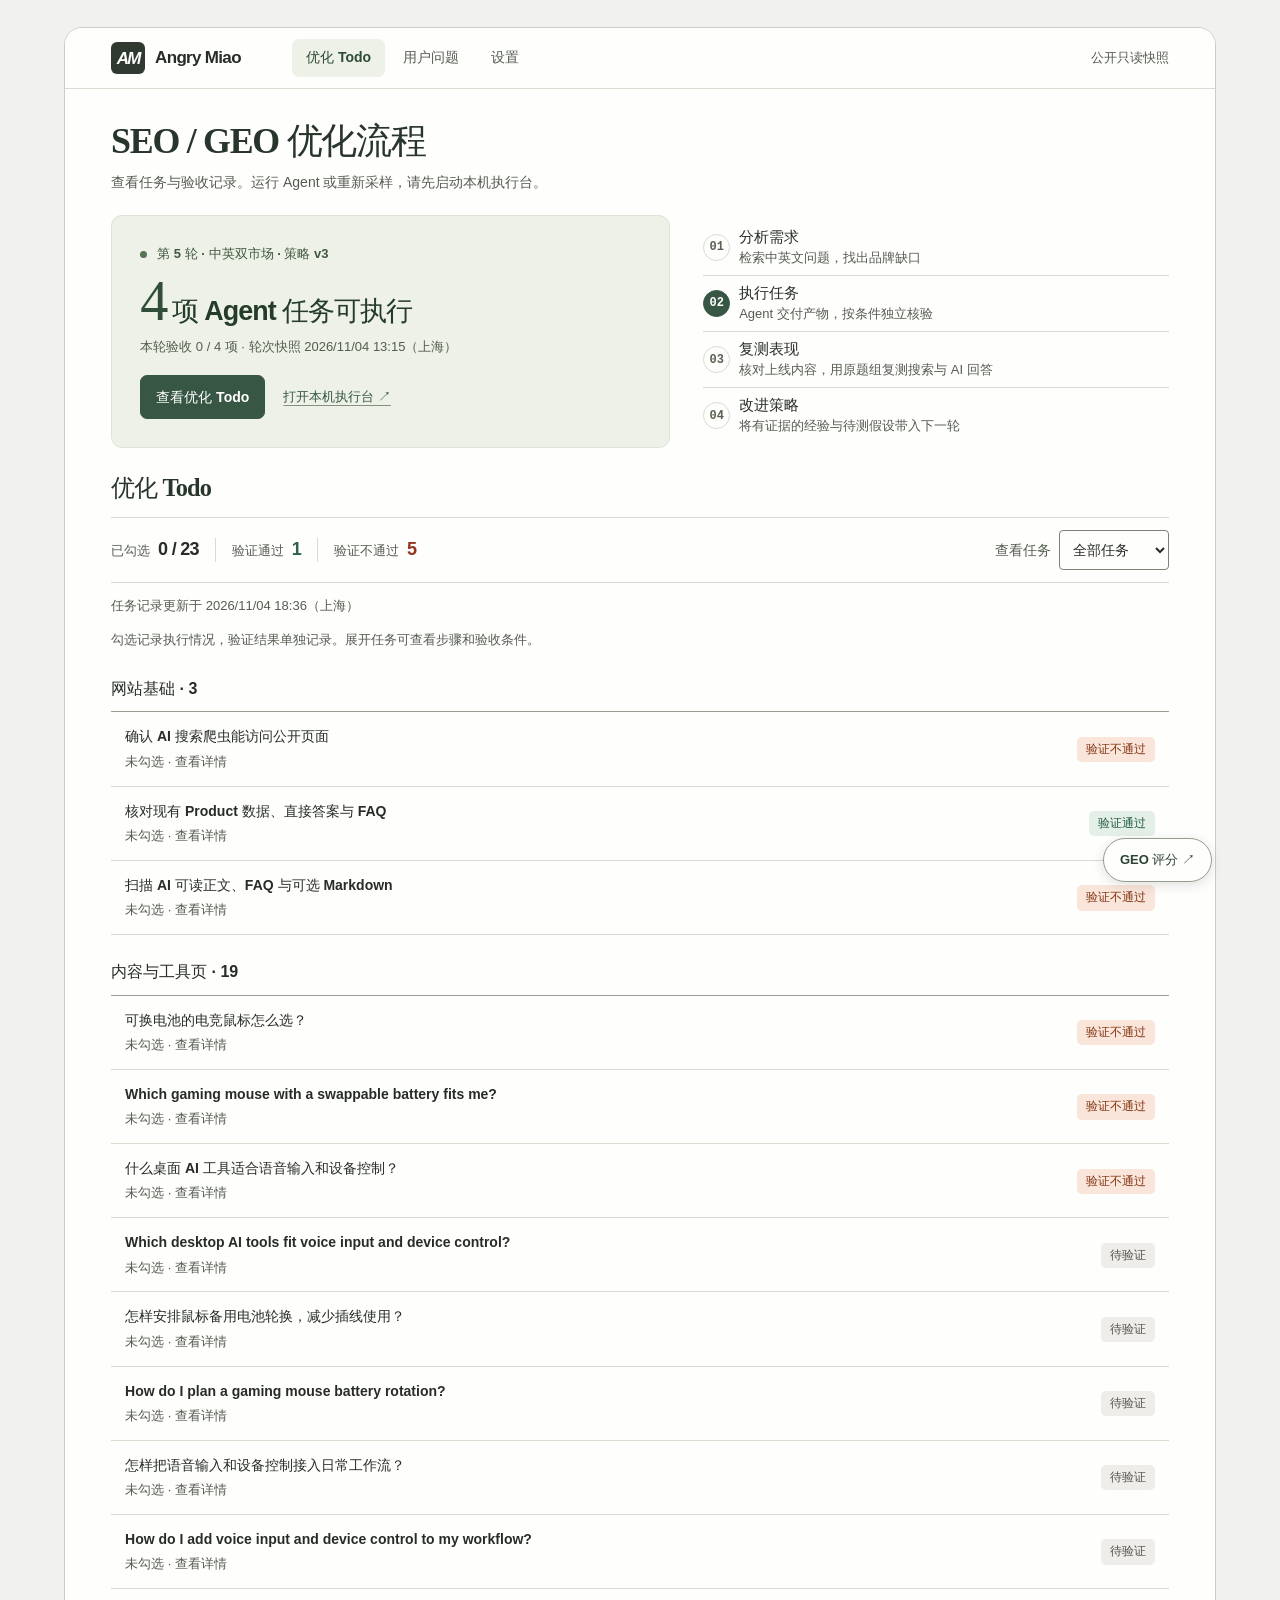
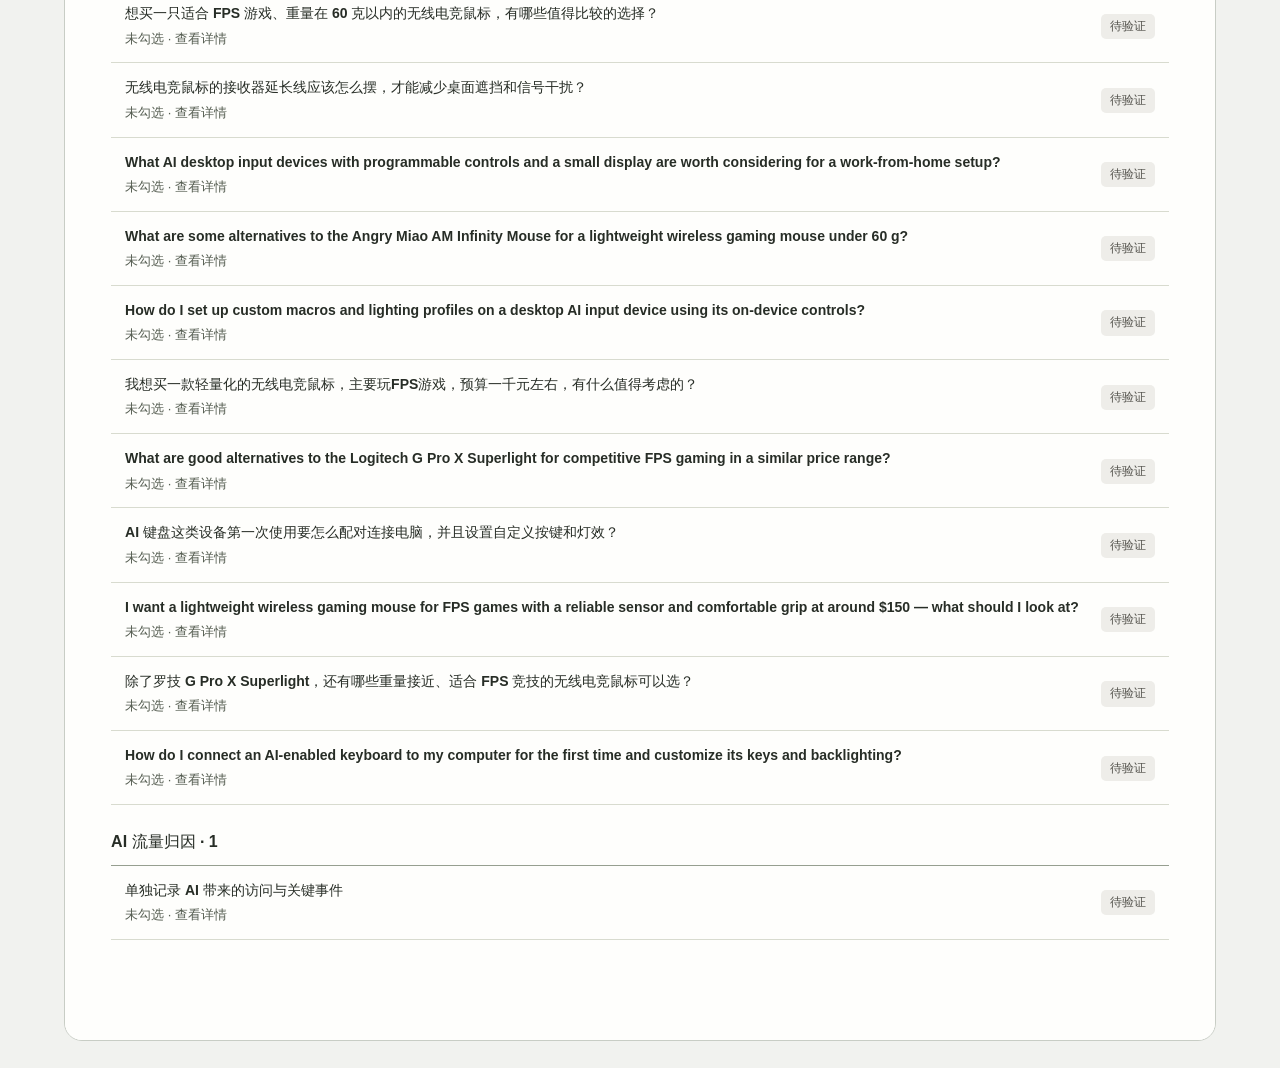
==== commit f194f767: "Publish content-first workbench with a subtle frame from a672c8a" ====
--- a/index.html
+++ b/index.html
@@ -12,6 +12,7 @@
 </head>
 <body>
   <a class="skip-workspace" href="#workspace-main">跳到工作区</a>
+  <div class="workbench-frame">
   <header class="workspace-header">
     <div class="workspace-nav">
       <a class="workspace-brand" href="#todo" aria-label="Angry Miao 工作台首页"><span class="workspace-monogram" aria-hidden="true">AM</span><span>Angry Miao</span></a>
@@ -31,7 +32,7 @@
     <section id="todo" data-view="todo" aria-labelledby="guide-heading">
       <section class="cycle-guide" aria-labelledby="guide-heading">
         <header class="guide-heading"><h1 id="guide-heading">SEO / GEO 优化流程</h1></header>
-        <p class="guide-start">在这里查看任务与验收记录。运行 Agent、发布修改与重新采样，请使用已启动服务的本机工作台。</p>
+        <p class="guide-start">查看任务与验收记录。运行 Agent 或重新采样，请先启动本机执行台。</p>
         <div class="guide-workspace">
           <div class="guide-current">
             <div role="status">
@@ -40,8 +41,8 @@
               <p id="guide-progress" class="guide-progress"></p>
             </div>
             <div class="guide-actions">
-              <a href="http://127.0.0.1:8787/#todo" class="button primary" rel="noreferrer">打开本机执行台 ↗</a>
-              <button type="button" id="review-tasks" class="public-secondary" disabled>查看优化 Todo</button>
+              <button type="button" id="review-tasks" class="button primary" disabled>查看优化 Todo</button>
+              <a href="http://127.0.0.1:8787/#todo" rel="noreferrer">打开本机执行台 ↗</a>
             </div>
           </div>
           <ol id="guide-steps" aria-label="每轮工作流程">
@@ -88,6 +89,7 @@
       </details>
     </section>
   </main></div>
+  </div>
   <aside id="geo-score-widget" class="geo-score-widget" aria-label="GEO 评分浮窗">
     <button id="score-float-toggle" class="score-float-toggle" type="button" aria-expanded="false" aria-controls="score-float-panel">GEO 评分 ↗</button>
     <section id="score-float-panel" class="score-float-panel" aria-labelledby="score-title" hidden>
--- a/styles.css
+++ b/styles.css
@@ -503,3 +503,176 @@
   .todo-check-target {width:44px;height:44px;align-items:center;margin:-5px -7px -5px -9px}
   .todo-check-target .todo-checkbox {translate:none;align-self:center}
 }
+
+/* Content-first frame shared by the live console and the published snapshot. */
+:root {
+  --bg: #f1f2ef;
+  --paper: #fefefc;
+  --ink: #272d26;
+  --muted: #555d51;
+  --line: #d8dbcf;
+  --accent: #375744;
+  --on-accent: #fff;
+  --orange: #375744;
+  --green: #2e6249;
+  --focus: #235680;
+  --frame-width: 1184px;
+  --frame-inset: clamp(24px, 5vw, 92px);
+  --gutter: clamp(24px, 3.6vw, 52px);
+  --tint: #edf1e8;
+  --dark-tint: #e1e9da;
+  --reading-type: Georgia, "Songti SC", "STSong", serif;
+}
+
+html, body { background: var(--bg); }
+body { display: flow-root; min-height: 100vh; color: var(--ink); }
+.workbench-frame {
+  width: min(var(--frame-width), calc(100% - var(--frame-inset) * 2));
+  margin: clamp(16px, 3vh, 32px) auto;
+  background: var(--paper);
+  border: 1px solid #c8cdc5;
+  border-radius: 18px;
+}
+.workspace-header {
+  background: var(--paper);
+  border-radius: 17px 17px 0 0;
+  border-color: var(--line);
+}
+.workspace-nav { padding-inline: var(--gutter); min-height: 60px; gap: clamp(23px, 4vw, 64px); }
+.workspace-brand { font-size: 17px; letter-spacing: -.04em; }
+.workspace-monogram { background: #303a30; border-radius: 6px; }
+.workspace-nav .nav-link { border-radius: 7px; }
+.workspace-nav .nav-link.active { background: var(--tint); color: #2e4b36; }
+.workspace-nav .nav-link:hover, .workspace-connection .icon-button:hover { background: #e6ebdf; color: var(--ink); }
+.workspace-connection .icon-button { background: var(--paper); border-color: #a2aa9c; border-radius: 7px; }
+.main-shell { border-radius: 0 0 17px 17px; background: var(--paper); }
+.main-shell main { padding-inline: var(--gutter); padding-bottom: 76px; }
+[data-view] { min-height: calc(100vh - 230px); padding-top: clamp(20px, 2.4vw, 34px); }
+[data-view] h1, .todo-heading {
+  color: #27352b;
+  font-family: var(--reading-type);
+  font-weight: 600;
+  font-size: clamp(28px, 2.8vw, 41px);
+  line-height: 1.22;
+  letter-spacing: -.035em;
+}
+.guide-heading { align-items: center; }
+.guide-heading a, .guide-actions a, .public-settings-body a {
+  color: var(--accent);
+  text-decoration-color: #84917e;
+}
+.guide-start { color: var(--muted); font-size: 14px; line-height: 1.65; margin: 8px 0 20px; }
+.guide-workspace {
+  grid-template-columns: minmax(0, 1.2fr) minmax(0, 1fr);
+  gap: clamp(18px, 2.6vw, 36px);
+  border: 0;
+  border-radius: 0;
+  background: transparent;
+  overflow: visible;
+}
+.guide-current {
+  padding: clamp(18px, 2.2vw, 30px);
+  background: var(--tint);
+  border: 1px solid #dce3d7;
+  border-radius: 11px;
+  color: var(--ink);
+  gap: 18px;
+}
+.guide-meta { color: #42583f; font-weight: 600; letter-spacing: 0; }
+.guide-meta::before { width: 7px; height: 7px; border-radius: 50%; background: #567353; }
+#guide-status {
+  margin: 9px 0 6px; gap: 0 .26em; color: #263c2b;
+  font-size: clamp(23px, 2.1vw, 32px); line-height: 1.3; font-weight: 650; letter-spacing: -.035em;
+}
+.guide-quantity {
+  font: 500 clamp(46px, 4.4vw, 64px)/1 var(--reading-type);
+  font-variant-numeric: lining-nums tabular-nums;
+  color: #304e38;
+  letter-spacing: -.065em;
+}
+.guide-progress { color: #515e4e; line-height: 1.65; }
+.guide-progress time { display: inline-block; }
+.guide-actions { gap: 8px 18px; }
+.button, .public-filter select, #focus-task-filter { border-radius: 7px; }
+.button.primary, .guide-actions .button.primary, #question-lab-form .button.primary {
+  color: var(--on-accent);
+  background: var(--accent);
+  border: 1px solid var(--accent);
+}
+.button.primary:hover:enabled, .guide-actions .button.primary:hover:enabled, #question-lab-form .button.primary:hover:enabled {
+  color: white;
+  background: #284432;
+}
+.guide-current :focus-visible { outline-color: var(--focus); }
+#guide-steps { padding: 0; align-content: center; background: transparent; }
+#guide-steps li { padding: 7px 0; grid-template-columns: 26px 1fr; gap: 2px 10px; }
+#guide-steps li + li { border-color: var(--line); }
+#guide-steps li::before {
+  width: 25px; height: 25px; border: 1px solid var(--line); border-radius: 50%;
+  color: #56614f; font: 550 12px/1 ui-monospace, monospace;
+}
+#guide-steps li[aria-current="step"]::before { color: #fff; border-color: var(--accent); background: var(--accent); }
+#guide-steps span { color: var(--muted); }
+.guide-handoff { margin-top: 12px; }
+.cycle-guide { margin-bottom: 25px; }
+.todo-heading { font-size: clamp(23px, 1.9vw, 29px); }
+.todo-controls, .public-toolbar { border-color: var(--line); }
+.todo-progress b { font-weight: 630; }
+.todo-group > h2 { padding-bottom: 10px; border-bottom: 1px solid #969f90; font-size: 16px; }
+.todo-item, .public-task, .public-questions li { background: var(--paper); }
+.todo-item:hover, .public-task:hover, .public-task[open], .public-questions li:hover { background: #f6f7f0; }
+.public-task, .todo-item { padding-inline: 10px; }
+.todo-validation { border-radius: 5px; }
+.button.secondary { border-color: #9ca492; background: var(--paper); }
+#settings, #questions, #geo-score-widget, dialog {
+  --field-edge: #848d7d;
+  --surface-soft: #f1f3eb;
+}
+#settings .analysis-panel { background: #2e4033; }
+#settings .analysis-panel .button.primary { color: #25352b; background: #e4eddd; }
+#settings > .settings-section, #question-lab-form { border-color: var(--line); }
+#question-lab-form { border-radius: 10px; background: #f3f5ee; }
+#questions .intent-card:hover, #questions .question-card:has(input:checked) { background: var(--tint); }
+#questions .question-copy strong { font-weight: 620; }
+.geo-score-widget { right: max(18px, calc((100vw - var(--frame-width)) / 2 + 20px)); bottom: 18px; }
+.score-float-toggle {
+  color: #2d4333; background: var(--paper); border-color: #939e8d; border-radius: 24px;
+  box-shadow: 0 3px 12px #26332123;
+}
+.score-float-toggle:hover, .score-float-toggle[aria-expanded="true"] { color: #213c28; background: var(--dark-tint); }
+.score-float-panel { background: var(--paper); border-color: #9aa390; border-radius: 12px; }
+
+@media (max-width: 880px) {
+  :root { --frame-inset: 24px; --gutter: 24px; }
+  .guide-workspace { gap: 20px; grid-template-columns: minmax(0, 1.08fr) minmax(0, 1fr); }
+  .guide-actions { gap: 5px 12px; }
+  .geo-score-widget { right: 26px; }
+}
+@media (max-width: 640px) {
+  :root { --frame-inset: 10px; --gutter: 15px; }
+  html { scroll-padding-top: 98px; }
+  .workbench-frame { margin: 8px auto; border-radius: 13px; }
+  .workspace-header { border-radius: 12px 12px 0 0; }
+  .workspace-nav { gap: 0; }
+  .workspace-nav .nav-link { padding-inline: 6px; gap: 5px; border-radius: 0; }
+  .workspace-nav .nav-link.active { background: transparent; box-shadow: inset 0 -2px var(--accent); }
+  .main-shell { border-radius: 0 0 12px 12px; }
+  [data-view] { min-height: 68vh; padding-top: 18px; }
+  .guide-start { margin: 5px 0 12px; font-size: 13px; }
+  .guide-workspace { display: block; }
+  .guide-current { padding: 15px; gap: 12px; }
+  #guide-status { font-size: 22px; }
+  .guide-quantity { font-size: 45px; }
+  #guide-steps { margin-top: 10px; gap: 0 12px; }
+  #guide-steps li { grid-template-columns: auto minmax(0,1fr); padding: 8px 0; gap: 3px 5px; }
+  #guide-steps li::before { width: 21px; height: 21px; }
+  #guide-steps span { grid-column: 1/-1; }
+  #guide-steps strong { align-self: center; }
+  .cycle-guide { margin-bottom: 18px; }
+  .geo-score-widget { right: 14px; bottom: max(10px, env(safe-area-inset-bottom)); }
+  .score-float-panel { max-width: calc(100vw - 28px); }
+}
+@media print {
+  .workspace-connection, .geo-score-widget { display: none; }
+  .workbench-frame { width: 100%; margin: 0; border: 0; }
+}
